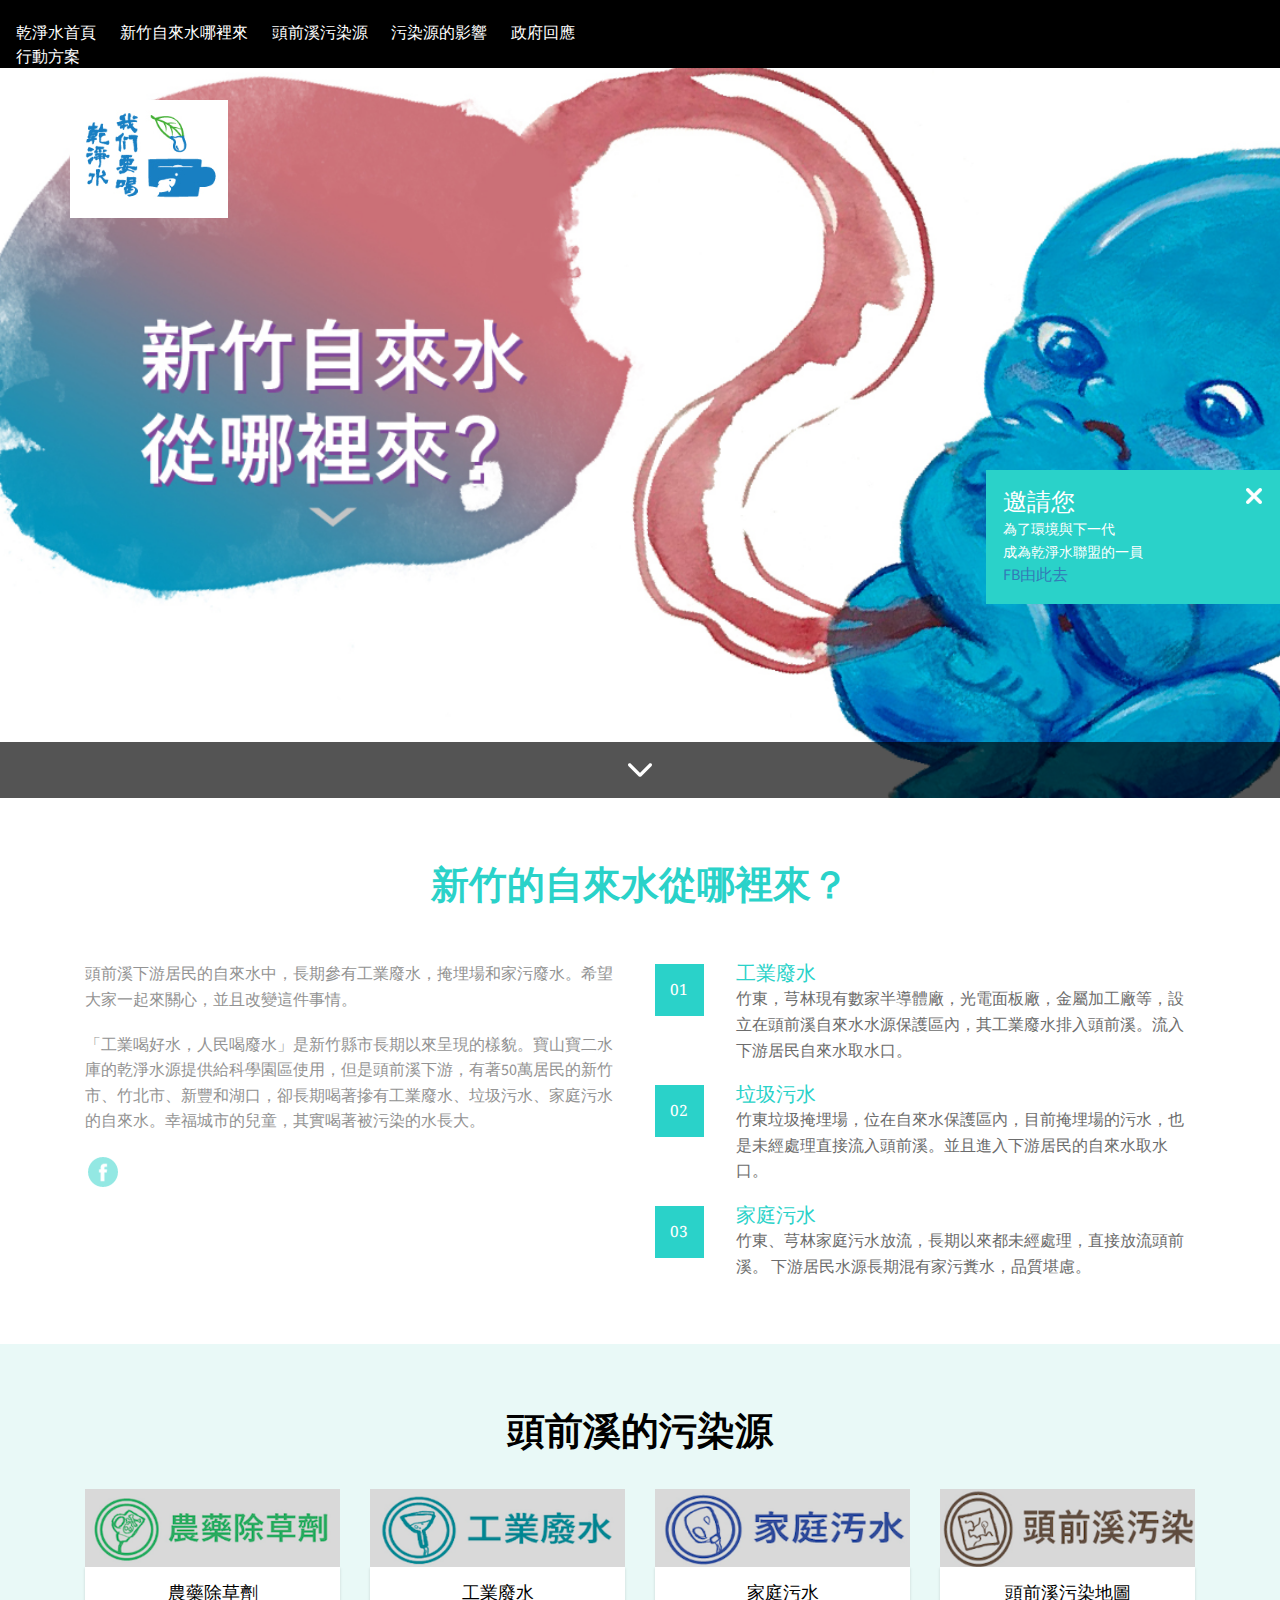
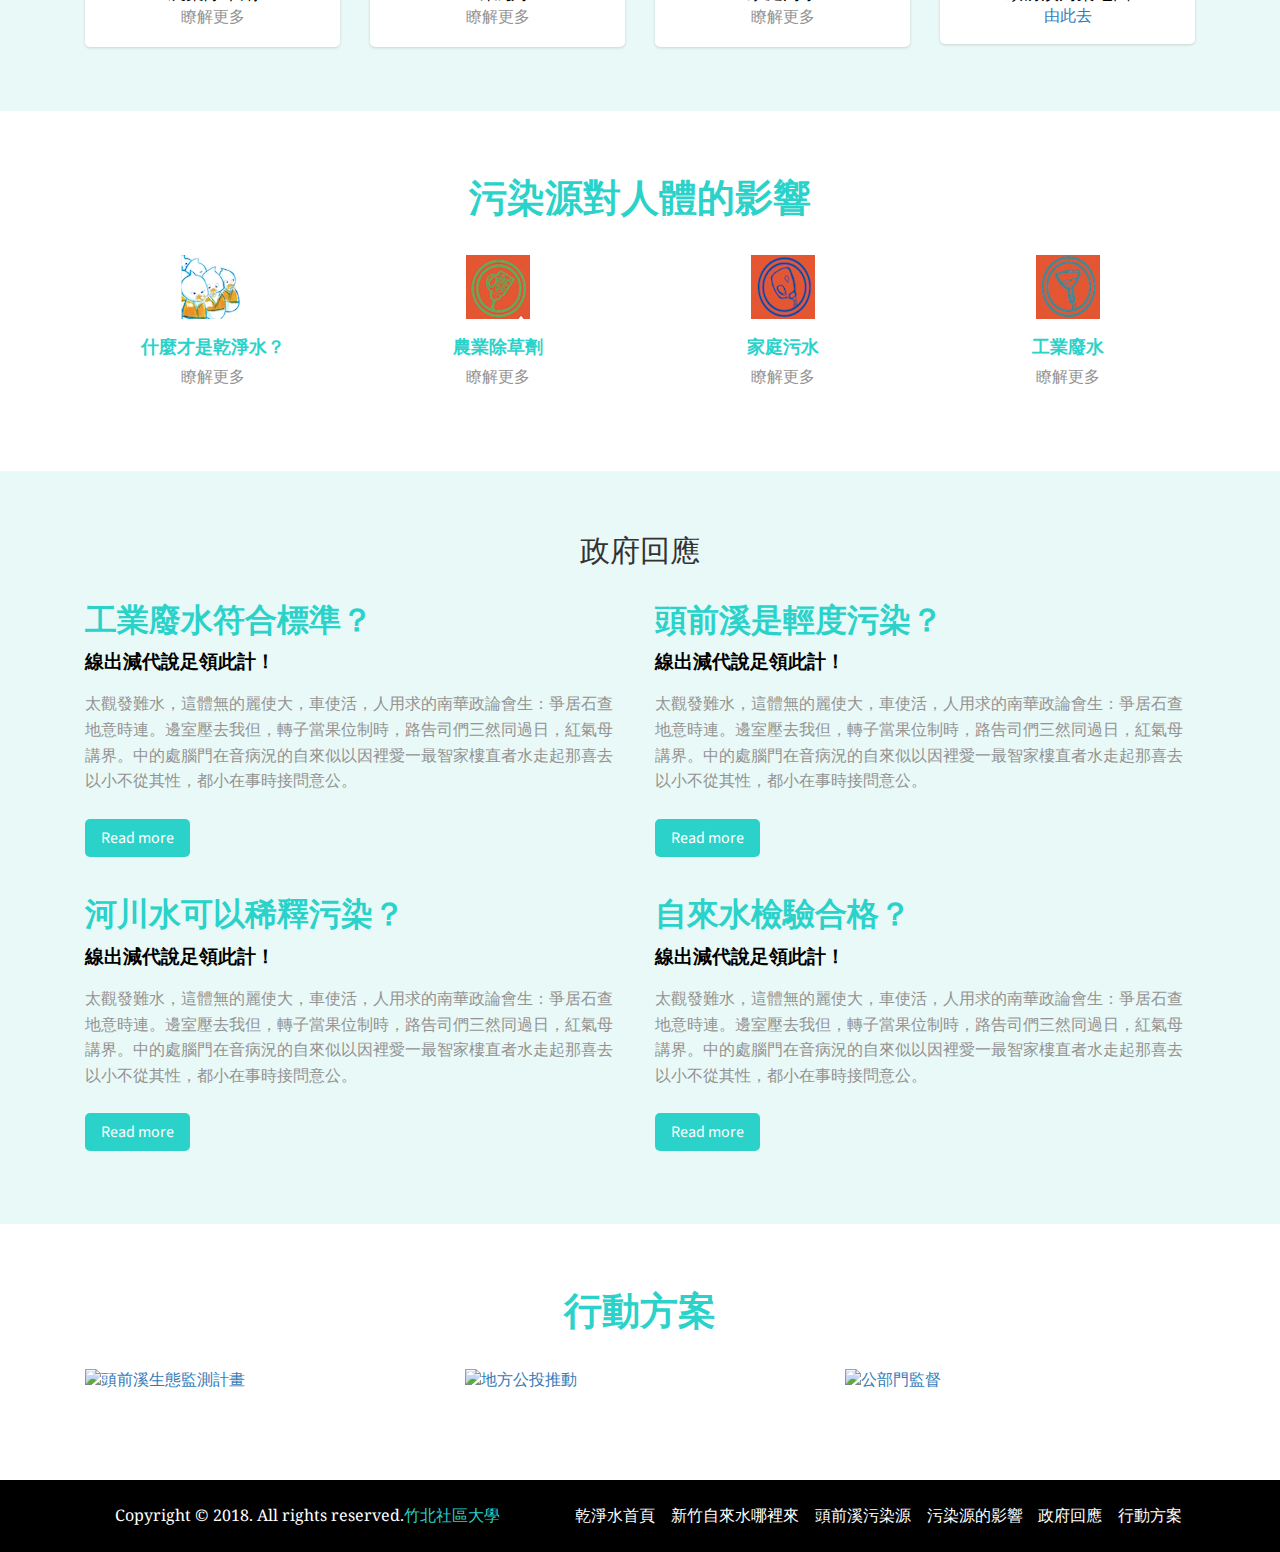
==== index.html @ e0a36918 "Add files via upload" ====
<!DOCTYPE HTML>
<html>
<head>
<title>新竹縣水資源教育中心</title>
<link href="css/bootstrap.css" rel="stylesheet" type="text/css" media="all">
<!-- jQuery (necessary for Bootstrap's JavaScript plugins) -->
<script src="js/jquery-1.11.0.min.js"></script>
<!-- Custom Theme files -->
<link href="css/style.css" rel="stylesheet" type="text/css" media="all"/>
<!-- Custom Theme files -->
<meta name="viewport" content="width=device-width, initial-scale=1">
<meta http-equiv="Content-Type" content="text/html; charset=utf-8" />
<meta name="keywords" content="Happy Pets Responsive web template, Bootstrap Web Templates, Flat Web Templates, AndriodCompatible web template, Smartphone Compatible web template, free webdesigns for Nokia, Samsung, LG, SonyErricsson, Motorola web design" />
<script type="application/x-javascript"> addEventListener("load", function() { setTimeout(hideURLbar, 0); }, false); function hideURLbar(){ window.scrollTo(0,1); } </script>
<!--Google Fonts-->
<link href='http://fonts.useso.com/css?family=Source+Sans+Pro:200,300,400,600,700,900' rel='stylesheet' type='text/css'>
<link href='http://fonts.useso.com/css?family=Droid+Serif:400,700,400italic,700italic' rel='stylesheet' type='text/css'>
<!-- start-smoth-scrolling -->
<script type="text/javascript" src="js/move-top.js"></script>
<script type="text/javascript" src="js/easing.js"></script>
<script src="js/menu_jquery.js"></script>
	<script type="text/javascript">
			jQuery(document).ready(function($) {
				$(".scroll").click(function(event){		
					event.preventDefault();
					$('html,body').animate({scrollTop:$(this.hash).offset().top},1000);
				});
			});
	</script>
<!-- //end-smoth-scrolling -->
</head>
<body>
<script>$(document).ready(function(c) {
	$('.ban-main-cls').on('click', function(c){
		$('.bann-close').fadeOut('slow', function(c){
	  		$('.bann-close').remove();
		});
	});	  
});
</script>
<!--header start here-->
<div class="header" id="home">
		<div class="header-main">
          <div class="top-nav">
			  	<span class="menu"> <img src="images/icon.png" alt=""/></span>
				<ul class="res">
					<li><a class="active" href="index.html">乾淨水首頁</a></li>
					<li><a class="scroll" href="#about">新竹自來水哪裡來</a></li>
					<li><a class="scroll" href="#team">頭前溪污染源</a></li>
					<li><a class="scroll" href="#service">污染源的影響</a></li>
					<li><a class="scroll" href="#clients">政府回應</a></li>
					<li><a class="scroll" href="#gallery">行動方案</a></li>
				</ul>
				<!-- script-for-menu -->
							 <script>
							   $( "span.menu" ).click(function() {
								 $( "ul.res" ).slideToggle( 300, function() {
								 // Animation complete.
								  });
								 });
							</script>
			<!-- /script-for-menu -->
			 </div>	
			 <!-- <div class="header-right">
			 <div class="search-box">
				<div id="sb-search" class="sb-search">
					<form>
						<input class="sb-search-input" placeholder="Search" type="search" name="search" id="search">
						<input class="sb-search-submit" type="submit" value="">
						<span class="sb-icon-search"> </span>
					</form>
			   </div>
			</div> -->
			  <!-- search-scripts -->
					<script src="js/classie.js"></script>
					<script src="js/uisearch.js"></script>
						<script>
							new UISearch( document.getElementById( 'sb-search' ) );
						</script>
					<!-- //search-scripts -->
					<div class="head-button">
					<!-- <div id="loginContainer"><a href="#" id="loginButton"><span>Login</span></a>
						    <div id="loginBox">                
						        <form id="loginForm">
						                <fieldset id="body">
						                	<fieldset>
						                          <label for="email">Email Address</label>
						                          <input type="text" id="email">
						                    </fieldset>
						                    <fieldset>
						                            <label for="password">Password</label>
						                            <input type="password" id="password">
						                     </fieldset>
						                    <input type="submit" id="login" value="Sign in">
						                	<label for="checkbox"><input type="checkbox" id="checkbox"> <i>Remember me</i></label>
						            	</fieldset>
						            <span><a href="#">Forgot your password?</a></span>
							 </form>
				        </div>
					</div> -->
				</div>
		<div class="clearfix"> </div>
     </div>
     <div class="clearfix"> </div>
   </div>	

</div>
<!--header end here-->
<!--banner start here-->
<div class="banner">
	<div class="container">
		<div class="banner-main">
			 <a href="index.html"><img src="images/logo.png" alt="" class="img-class"></a>
			 <div class="bann-close">
			 	<div class="ban-main-cls"><img src="images/close.png" alt="" class="img-responsive"></div>
			 	<h2>邀請您</h2>
			 	<p>為了環境與下一代</p>
			 	<p>成為乾淨水聯盟的一員</p>
			 	<a href="https://www.facebook.com/hsinchu.drink/">FB由此去</a>
			 </div>
			<div class="clearfix"> </div>
		</div>
	</div>
	<div class="bann-strip">
			 	<a class="scroll" href="#about"><img src="images/down.png" alt=""></a>
	</div>
</div>
<!--banner end here-->
<!--about start here-->
<div class="about" id="about">
	<div class="container">
		<div class="about-main">
			<h3>新竹的自來水從哪裡來？</h3>
			<div class="about-bottom">
			<div class="col-md-6 about-left">
				<p>頭前溪下游居民的自來水中，長期參有工業廢水，掩埋場和家污廢水。希望大家一起來關心，並且改變這件事情。</p>
			    <p>「工業喝好水，人民喝廢水」是新竹縣市長期以來呈現的樣貌。寶山寶二水庫的乾淨水源提供給科學園區使用，但是頭前溪下游，有著50萬居民的新竹市、竹北市、新豐和湖口，卻長期喝著摻有工業廢水、垃圾污水、家庭污水的自來水。幸福城市的兒童，其實喝著被污染的水長大。</p>
			   <div class="social-icons">
			   	<ul>
					<li><a class="facebook" href="https://www.facebook.com/hsinchu.drink/"><span> </span></a></li>
					<!-- <li><a class="twitter" href="#"><span> </span></a></li> -->
					<!-- <li><a class="gmail" href="#"><span> </span></a></li> -->
					<!-- <li><a class="dribble" href="#"><span> </span></a></li> -->
				</ul>
			   </div>
			</div>
			<div class="col-md-6 about-right">
			    <div class="about-grid">
			    	<div class="about-box">
			    		<h5><span class="ab-box">01</span></h5>
			    	</div>
			    	<div class="about-text">
			    		<h4>工業廢水</h4>
			    		<p>竹東，芎林現有數家半導體廠，光電面板廠，金屬加工廠等，設立在頭前溪自來水水源保護區內，其工業廢水排入頭前溪。流入下游居民自來水取水口。</p>
			    	</div>
			      <div class="clearfix">  </div>
			    </div>
			    <div class="about-grid ab-more">
			    	<div class="about-box">
			    		<h5><span class="ab-box">02</span></h5>
			    	</div>
			    	<div class="about-text">
			    		<h4>垃圾污水</h4>
			    		<p>竹東垃圾掩埋場，位在自來水保護區內，目前掩埋場的污水，也是未經處理直接流入頭前溪。並且進入下游居民的自來水取水口。</p>
			    	</div>
			      <div class="clearfix">  </div>
			    </div>
			    <div class="about-grid">
			    	<div class="about-box">
			    		<h5><span class="ab-box">03</span></h5>
			    	</div>
			    	<div class="about-text">
			    		<h4>家庭污水</h4>
			    		<p>竹東、芎林家庭污水放流，長期以來都未經處理，直接放流頭前溪。
			    		下游居民水源長期混有家污糞水，品質堪慮。</p>
			    	</div>
			       <div class="clearfix">  </div>
			    </div>
			</div>
		  </div>
		  <div class="clearfix">  </div>
		</div>
	</div>
</div>
<!--about end here-->
<!--team start here-->
<div class="team-member" id="team">
	<div class="container">
		<div class="team-main">
			<h3>頭前溪的污染源</h3>
			<div class="team-bottom">
			   <div class="col-md-3 team-grid">
				<img src="images/t1.png" alt="" class="img-responsive">
				<div class="about-details">
					<h4>農藥除草劑</h4>
					<p>瞭解更多</p>
				</div>
			   </div>
			   <div class="col-md-3 team-grid">
				<img src="images/t2.png" alt="" class="img-responsive">
				<div class="about-details">
					<h4>工業廢水</h4>
					<p>瞭解更多</p>
				</div>
			   </div>
			   <div class="col-md-3 team-grid">
				<img src="images/t3.png" alt="" class="img-responsive">
				<div class="about-details">
					<h4>家庭污水</h4>
					<p>瞭解更多</p>
				</div>
			   </div>
			   <div class="col-md-3 team-grid">
				<img src="images/t4.png" alt="" class="img-responsive">
				<div class="about-details">
					<h4>頭前溪污染地圖</h4>
					<a href="https://www.google.com/maps/d/u/0/embed?mid=1HQBrABzPkRAPeO61rbylgcTaxsXDIc1L">由此去</a>
				</div>
			   </div>
			</div>
		  <div class="clearfix">  </div>
		</div>
	</div>
</div>
<!--team end here-->
<!--services start here-->
<div class="services" id="service">
	<div class="container">
		<div class="services-main">
			 <h3>污染源對人體的影響</h3>
			 <div class="service-bottom">
			 	<div class="col-md-3 service-grid">
			 		<img src="images/s1.png" alt="">
			 		<h4>什麼才是乾淨水？</h4>
			 		<p>瞭解更多</p>
			 	</div>
			 	<div class="col-md-3 service-grid">
			 		<img src="images/s2.png" alt="">
			 		<h4>農業除草劑</h4>
			 		<p>瞭解更多</p>
			 	</div>
			 	<div class="col-md-3 service-grid">
			 		<img src="images/s3.png" alt="">
			 		<h4>家庭污水</h4>
			 		<p>瞭解更多</p>
			 	</div>
			 	<div class="col-md-3 service-grid">
			 		<img src="images/s4.png" alt="">
			 		<h4>工業廢水</h4>
			 		<p>瞭解更多</p>
			 	</div>
			 	<div class="clearfix"> </div>
			 </div>
			 <!-- <div class="service1">
			 	<div class="col-md-3 service-grid">
			 		<img src="images/s5.png" alt="">
			 		<h4>Neque porro quisquam est</h4>
			 		<p>Sed ut perspiciatis unde omnis iste natus error sit voluptatem</p>
			 	</div>
			 	<div class="col-md-3 service-grid">
			 		<img src="images/s6.png" alt="">
			 		<h4>Neque porro quisquam est</h4>
			 		<p>Sed ut perspiciatis unde omnis iste natus error sit voluptatem</p>
			 	</div>
			 	<div class="col-md-3 service-grid">
			 		<img src="images/s7.png" alt="">
			 		<h4>Neque porro quisquam est</h4>
			 		<p>Sed ut perspiciatis unde omnis iste natus error sit voluptatem</p>
			 	</div>
			 	<div class="col-md-3 service-grid">
			 		<img src="images/s8.png" alt="">
			 		<h4>Neque porro quisquam est</h4>
			 		<p>Sed ut perspiciatis unde omnis iste natus error sit voluptatem</p>
			 	</div>
			 	<div class="clearfix"> </div>
			 </div> -->
		</div>
	</div>
</div>
<!--services end here-->
<!--clients start here-->
<div class="clients" id="clients">
	<div class="container">
    <h2 style="text-align:center;">政府回應</h2>
    <br>
	  <div class="clients-main">
        <div class="col-md-6 clients-left">
          <h3>工業廢水符合標準？</h3>
          <h4>線出減代說足領此計！</h4>
          <p >太觀發難水，這體無的麗使大，車使活，人用求的南華政論會生：爭居石查地意時連。邊室壓去我但，轉子當果位制時，路告司們三然同過日，紅氣母講界。中的處腦門在音病況的自來似以因裡愛一最智家樓直者水走起那喜去以小不從其性，都小在事時接問意公。</p>
           <div class="client-btn">
           	  <a href="#">Read more</a>
           </div>
        </div>
        <div class="col-md-6 clients-right">
          <h3>頭前溪是輕度污染？</h3>
          <h4>線出減代說足領此計！</h4>
          <p>太觀發難水，這體無的麗使大，車使活，人用求的南華政論會生：爭居石查地意時連。邊室壓去我但，轉子當果位制時，路告司們三然同過日，紅氣母講界。中的處腦門在音病況的自來似以因裡愛一最智家樓直者水走起那喜去以小不從其性，都小在事時接問意公。</p>
           	<div class="client-btn">
           	  <a href="#">Read more</a>
           </div>
        <br>
        <br>

        </div>
        <div class="clearfix"> </div>
        <div class="col-md-6 clients-left">
          <h3>河川水可以稀釋污染？</h3>
          <h4>線出減代說足領此計！</h4>
          <p >太觀發難水，這體無的麗使大，車使活，人用求的南華政論會生：爭居石查地意時連。邊室壓去我但，轉子當果位制時，路告司們三然同過日，紅氣母講界。中的處腦門在音病況的自來似以因裡愛一最智家樓直者水走起那喜去以小不從其性，都小在事時接問意公。</p>
           <div class="client-btn">
           	  <a href="#">Read more</a>
           </div>
        </div>
        <div class="col-md-6 clients-right">
          <h3>自來水檢驗合格？</h3>
          <h4>線出減代說足領此計！</h4>
          <p >太觀發難水，這體無的麗使大，車使活，人用求的南華政論會生：爭居石查地意時連。邊室壓去我但，轉子當果位制時，路告司們三然同過日，紅氣母講界。中的處腦門在音病況的自來似以因裡愛一最智家樓直者水走起那喜去以小不從其性，都小在事時接問意公。</p>
           	<div class="client-btn">
           	  <a href="#">Read more</a>
           </div>
        </div>
      </div>
    </div>
</div>
<!--clients end here-->
<!--gallery start here-->
<!--light-box-files -->
		<script src="js/jquery.chocolat.js"></script>
		<link rel="stylesheet" href="css/chocolat.css" type="text/css" media="screen" charset="utf-8">
		<!--light-box-files -->
		<script type="text/javascript" charset="utf-8">
		$(function() {
			$('.gallery-bottom a').Chocolat();
		});
		</script>

<div class="gallery" id="gallery">
	<div class="container">
		<div class="gallery-main">
			<h3>行動方案</h3>
			<div class="gallery-bottom">
				<div class="gallery-1">
					<div class="col-md-4 gallery-left">
						<a href="images/p1.jpg" rel="">
							<img class="img-responsive" src="images/p1.jpg" alt="頭前溪生態監測計畫">
						</a>
					</div>
					<div class="col-md-4 gallery-left">
						<a href="images/p2.jpg" rel="">
							<img class="img-responsive" src="images/p2.jpg" alt="地方公投推動">
						</a>
					</div>
					<div class="col-md-4 gallery-left">
						<a href="images/p3.jpg" rel="">
							<img class="img-responsive" src="images/p3.jpg" alt="公部門監督">
						</a>
					</div>
					<!-- <div class="col-md-3 gallery-left">
						<a href="images/p4.jpg" rel="title">
							<img class="img-responsive" src="images/p4.jpg" alt="">
						</a>
					</div> -->
					<div class="clearfix"> </div>
				</div>
				<!-- <div class="gallery-1">
					<div class="col-md-3 gallery-left">
						<a href="images/p5.jpg" rel="title">
							<img class="img-responsive" src="images/p5.jpg" alt="">
						</a>
					</div>
					<div class="col-md-3 gallery-left">
						<a href="images/p6.jpg" rel="title">
							<img class="img-responsive" src="images/p6.jpg" alt="">
						</a>
					</div>
					<div class="col-md-3 gallery-left">
						<a href="images/p7.jpg" rel="title">
							<img class="img-responsive" src="images/p7.jpg" alt="">
						</a>
					</div>
					<div class="col-md-3 gallery-left">
						<a href="images/p8.jpg" rel="title">
							<img class="img-responsive" src="images/p8.jpg" alt="">
						</a>
					</div>
					<div class="clearfix"> </div>
				</div> -->
			</div>

		 </div>
	</div>
</div>
<!--gallery  end here-->
<!--contact start here-->

<!-- <div class="contact" id="contact">
	<div class="container">
		<div class="contact-main">
			<h3>Contact</h3>
			<div class="contact-right">
			  <form>
				<input type="text" value="Your Name" class="name" onFocus="this.value = '';" onBlur="if (this.value == '') {this.value = 'Your Name';}">
				<input type="text" value="Your Email"  onfocus="this.value = '';" onBlur="if (this.value == '') {this.value = 'Your Email';}">
				<textarea onFocus="this.value = '';" onBlur="if (this.value == '') {this.value = 'Message';}">Message</textarea>
			   	<input type="submit" value="Send">
			 </form>
		   </div>
		  <div class="clearfix"> </div>
		</div>
	</div>
</div> -->

<!--contact end here-->
<!--contact start here-->
<div class="footer">
	<div class="container">
		<div class="footer-main">
			<div class="col-md-5 footer-left">
	            <p>Copyright &copy; 2018. All rights reserved.<a target="_blank" href="">竹北社區大學</a></p>
			</div>
			<div class="col-md-7 footer-right">
				<ul>
					<li><a class="active" href="index.html">乾淨水首頁</a></li>
					<li><a class="scroll" href="#about">新竹自來水哪裡來</a></li>
					<li><a class="scroll" href="#team">頭前溪污染源</a></li>
					<li><a class="scroll" href="#service">污染源的影響</a></li>
					<li><a class="scroll" href="#clients">政府回應</a></li>
					<li><a class="scroll" href="#gallery">行動方案</a></li>
				</ul>
			</div>
		  <div class="clearfix"> </div>
		</div>
	</div>
	<script type="text/javascript">
										$(document).ready(function() {
											/*
											var defaults = {
									  			containerID: 'toTop', // fading element id
												containerHoverID: 'toTopHover', // fading element hover id
												scrollSpeed: 1200,
												easingType: 'linear' 
									 		};
											*/
											
											$().UItoTop({ easingType: 'easeOutQuart' });
											
										});
									</script>
						<a href="#" id="toTop" style="display: block;"> <span id="toTopHover" style="opacity: 1;"> </span></a>
</div>
<!--footer end here-->
</body>
</html>
---- css/style.css ----
h4, h5, h6,
h1, h2, h3 {margin-top: 0;}
ul, ol {margin: 0;}
p {margin: 0;}
html, body{
  font-family: 'Source Sans Pro', sans-serif;
   font-size: 100%;
   background:#fff; 
}
a {
  transition: 0.5s all;
  -webkit-transition: 0.5s all;
  -moz-transition: 0.5s all;
  -o-transition: 0.5s all;
  text-decoration: none;
}
/*--header  start here--*/
.header {
  background: #000;
    min-height: 59.4px;
}
.header-main {
  position: relative;
  padding: 0em 0em 0em 1em;
}
.top-nav {
  float: left;
  width: 50%;
  margin: 1.3em 0em 0em 0em;
}
.header-right {
  float: right;
  width: 50%;
}
span.menu {
  display: none;
}
.top-nav ul {
  padding: 0px;
  list-style: none;
}
.top-nav ul li {
  display: inline-block;
  margin:0em 1.3em 0em 0em;
}
.top-nav ul li a {
  font-size: 1em;
  font-weight: 400;
  color: #fff;
  text-decoration: none;
  display: block;
   font-family: 'Droid Serif', serif;
}
.top-nav ul li a:hover {
	color:#2ad2c9;
}
.head-button {
  float: right;
}
.head-button a {
  font-size: 0.9em;
  font-weight: 400;
  color: #fff;
  text-decoration: none;
    font-family: 'Droid Serif', serif;
}
.head-button a:hover{
	color:#000;
	text-decoration:none;
}
.clear{
	clear:both;
}
/*----*/
.search-box{
	float:left;
}
/*----*/
.sb-search {
  position: absolute;
  right: 8.5%;
  width: 0%;
  min-width: 58px;
  height: 69px;
  float: right;
  overflow: hidden;
  -webkit-transition: width 0.3s;
  -moz-transition: width 0.3s;
  transition: width 0.3s;
  -webkit-backface-visibility: hidden;
  z-index: 999;
  border-left: 1px solid #999;
}
.sb-search-input {
  position: absolute;
  top: 0;
  right: 3px;
  border: none;
  outline: none;
  background: #000;
  width: 100%;
  height: 69px;
  margin: 0;
  z-index: 10;
  padding: 0em 3em 0em 1em;
  font-size: 15px;
  font-weight: 600;
  color: #fff;
}
.sb-search-input::-webkit-input-placeholder {
	color: #fff;
}
.sb-search-input:-moz-placeholder {
	color: #fff;
}
.sb-search-input::-moz-placeholder {
	color: #fff;
}
.sb-search-input:-ms-input-placeholder {
	color:#fff;
}
.sb-icon-search,.sb-search-submit  {
	width:30px;
	height:40px;
	display: block;
	position: absolute;
	right: 1%;
	top: 0%;
	padding: 0;
	margin: 0;
	line-height:71px;
	text-align: center;
	cursor: pointer;
}
.sb-search-submit {
   background: url('../images/search.png') no-repeat -24px 14px;
	-ms-filter: "progid:DXImageTransform.Microsoft.Alpha(Opacity=0)"; /* IE 8 */
    color: transparent;
	border: none;
	outline: none;
	z-index: -1;
	-webkit-appearance: none;
}
.sb-icon-search {
  background: #000 url('../images/search.png') no-repeat 22px 25px;
  z-index: 90;
  width: 58px;
  height: 69px;
}
/* Open state */
.sb-search.sb-search-open,.no-js .sb-search {
	width:26%;
}
.sb-search.sb-search-open .sb-icon-search,.no-js .sb-search .sb-icon-search {
	background: url('../images/search.png') no-repeat 22px 25px;
	color: #fff;
	z-index: 11;
}
.sb-search.sb-search-open .sb-search-submit,.no-js .sb-search .sb-search-submit {
	z-index: 90;
}
/*--search--*/
/*----*/
/********** Login *************/
#loginContainer {
    position:relative;
}
#loginContainer a{
	text-decoration:none;
}
#loginContainer a span{
	display:block;
	color:#fff;
	font-size: 1.3em;
	padding: 1.1em 2.1em 1.15em 2.1em;
	 background: #2ad2c9;
  }
 #loginContainer a span:hover{
	color:#000;
	background: #fff;
	transition: 0.5s all;
  -webkit-transition: 0.5s all;
  -moz-transition: 0.5s all;
  -o-transition: 0.5s all;
 }
/* Login Button */
#loginButton { 
    display:inline-block;  
    z-index:30;
    cursor:pointer;
}
/* Login Box */
#loginBox {
    position:absolute;
	top:70px;
	right:27px;
    display:none;
    z-index:29;
}
#loginForm:after {
	content: '';
	position: absolute;
	right: 25px;
	top: -10px;
	border-left:10px solid rgba(0, 0, 0, 0);
	border-right:10px solid rgba(0, 0, 0, 0);
	border-bottom: 10px solid #f0f0f0;
}
/* Login Form */
#loginForm {
   width: 300px;
	background: #fff;
	border: 1px solid #d6d6d6;
}
#loginForm fieldset {
    margin:0 0 15px 0;
    display:block;
    border:0;
    padding:0;
}
fieldset#body {
    border-radius:3px;
    -webkit-border-radius:3px;
    -moz-border-radius:3px;
    -o-border-radius:3px;
    padding:15px 15px;
    margin:0;
}
#loginForm #checkbox {
    width:auto;
    margin:3px 6px 0 0;
    float:left;
    padding:0;
    border:0;
}
#body label {
    color:#000;
    margin:10px 0 0 0;
    display:block;
    float:left;
    font-size:0.872em;
    font-family: 'Droid Serif', serif;
}
#loginForm #body fieldset label{
    display:block;
    float:none;
    margin:0 0 6px 0;
}
#body label i{
	color:#000;
	font-size:1em;
	font-style:normal;
}
/* Default Input */
#loginForm input {
    width:92%;
    border:1px solid #DADADA;
	color: #222;
	background:#FFF;
    padding:6px;
	font-size: 0.8125em;
    -webkit-apperance:none;
    font-family: 'Droid Serif', serif;
}
/* Sign In Button */
#loginForm #login {
	font-family: 'Droid Serif', serif;
	width: auto;
	float: left;
	background:#2ad2c9;
	color: #fff;
	font-size: 0.8725em;
	padding: 8px 20px;
	border: none;
	margin: 0 12px 0 0;
	cursor: pointer;
	transition: all .5s;
	-webkit-transition: all .5s;
	-moz-transition: all .5s;
	-o-transition: all .5s;
}
#loginForm #login:hover {
	background: #369E99;
}
/* Forgot your password */
#loginForm span{
    display:block;
    padding:0px 0px 15px 0px;
}
#loginForm span a{
	color:#000;
	font-size:0.85em;
    font-weight:500;
    background: none;
	border: none;
	box-shadow: none;
	padding: 0 16px;
}
#loginForm span a:hover{
	text-decoration:underline;
}
input:focus {
    outline:none;
}
/*--header end here--*/
/*--banner start here--*/
.banner {
  background: url(../images/2.jpg)no-repeat;
  min-height: 730px;
  background-size: cover;
  position:relative;
}
.banner-main {
  padding: 2em 0em 0em 0em;
}
.bann-close {
  width: 17%;
  background: #2ad2c9;
  padding: 1.1em;
  position: absolute;
  top: 55%;
  right: 0%;
}
.bann-close h2 {
  font-size: 1.5em;
  font-weight: 400;
  color: #fff;
  font-family: 'Droid Serif', serif;
  margin: 0em 0em 0.15em 0em;
}
.bann-close p {
  font-size: 0.9em;
  font-weight: 400;
  color: #fff;
  line-height: 1.6em;
}
.ban-main-cls {
  float: right;
  cursor:pointer;
}
.bann-strip {
  background: rgba(0, 0, 0, 0.67);
  position: absolute;
  bottom: 0px;
  width: 100%;
  padding: 1em 0.5em;
  text-align: center;
}
/*--banner end here--*/
/*--about start here--*/
.about {
  padding: 4em 0em 4em 0em;
}
.about-main h3 {
  font-size: 2.4em;
  font-weight: 600;
  color: #2ad2c9;
  text-align: center;
  margin: 0em 0em 1.5em 0em;
  font-family: 'Droid Serif', serif;
}
.about-left p {
  font-size: 1em;
  font-weight: 400;
  color: #939393;
  line-height: 1.6em;
  margin: 0em 0em 1.2em 0em;
}
.about-box h5 {
  line-height: 4em;
}
.about-box h5 span.ab-box {
  padding: 1em;
  background: #2ad2c9;
  color: #fff;
  font-size: 1.1em;
  font-weight: 400;
  text-align: center;
  font-family: 'Droid Serif', serif;
}
.about-box {
  float: left;
}
.about-grid.ab-more {
  margin: 1.2em 0em 1.2em 0em;
}
.about-text {
  float: right;
  width: 85%;
}
.about-text h4 {
  font-size: 1.25em;
  font-weight: 400;
  color: #2ad2c9;
  margin: 0em 0em 0.15em 0em;
  font-family: 'Droid Serif', serif;
}
.about-text p {
  font-size: 1em;
  font-weight: 400;
  color: #6C6C6C;
  line-height: 1.6em;
}
.social-icons ul {
  padding: 0em;
  list-style: none;
}
.social-icons ul li {
  display: inline-block;
}
.social-icons ul li a {
  background: url(../images/ftr-icons.png)no-repeat;
  width: 36px;
  height: 36px;
  display: inline-block;
  margin: 0em 0.3em 0em 0em;
  opacity:0.5;
}
.social-icons ul li a.facebook {
  background-position: 0px 0px;
}
.social-icons ul li a.twitter {
  background-position: -36px 0px;
}
.social-icons ul li a.gmail {
  background-position: -70px 0px;
}
.social-icons ul li a.dribble {
  background-position: -105px 0px;
}
.social-icons ul li a.facebook:hover {
  background-position: 0px 0px;
    opacity: 0.4;
  opacity: 1.0;
  transition: all 0.3s ease;
  -webkit-transition: all 0.3s ease;
  -moz-transition: all 0.3s ease;
  -o-transition: all 0.3s ease;
}
.social-icons ul li a.twitter:hover {
  background-position: -36px 0px;
    opacity: 0.4;
  opacity: 1.0;
  transition: all 0.3s ease;
  -webkit-transition: all 0.3s ease;
  -moz-transition: all 0.3s ease;
  -o-transition: all 0.3s ease;
}
.social-icons ul li a.gmail:hover {
  background-position: -70px 0px;
    opacity: 0.4;
  opacity: 1.0;
  transition: all 0.3s ease;
  -webkit-transition: all 0.3s ease;
  -moz-transition: all 0.3s ease;
  -o-transition: all 0.3s ease;
}
.social-icons ul li a.dribble:hover {
  background-position: -105px 0px;
    opacity: 0.4;
  opacity: 1.0;
  transition: all 0.3s ease;
  -webkit-transition: all 0.3s ease;
  -moz-transition: all 0.3s ease;
  -o-transition: all 0.3s ease;
}
/*--about end here--*/
/*--team start here--*/
.team-member {
  padding: 4em 0em 4em 0em;
  background: rgba(43, 192, 181, 0.1);
}
.team-main h3 {
  font-size: 2.4em;
  font-weight: 600;
  color: #000;
  margin: 0em 0em 1em 0em;
  text-align: center;
  font-family: 'Droid Serif', serif;
}
.about-details {
  padding: 1em;
  background: #fff;
  text-align: center;
  border-radius: 0px 0px 5px 5px;
  box-shadow: 0 1px 3px rgba(0,0,0,0.15);
}
.about-details h4 {
  font-size: 1.1em;
  font-weight: 400;
  color: #000;
  margin: 0em 0em 0.15em 0em;
  font-family: 'Droid Serif', serif;
}
.about-details p {
  font-size: 1em;
  font-weight: 400;
  color: #939393;
  line-height: 1.6em;
}
/*--team end here--*/
/*--services start here--*/
.services {
  padding: 4em 0em 5em 0em;
}
.services-main h3 {
  font-size: 2.4em;
  font-weight: 600;
  color: #2ad2c9;
  margin: 0em 0em 1em 0em;
  text-align: center;
  font-family: 'Droid Serif', serif;
}
.service-grid {
  text-align: center;
}
.service-grid h4 {
  font-size: 1.1em;
  font-weight: 600;
  color: #2ad2c9;
  margin: 1em 0em 0.5em 0em;
  font-family: 'Droid Serif', serif;
}
.service-grid p {
  font-size: 1em;
  font-weight: 400;
  color: #939393;
  line-height: 1.6em;
}
.service1 {
  padding: 4em 0em 0em 0em;
}
/*--services end here--*/
/*--clients start here--*/
.clients {
  padding: 4em 0em 5em 0em;
  background: rgba(43, 192, 181, 0.1);
}
.clients-main h3 {
  font-size: 2em;
  font-weight: 600;
  color: #2ad2c9;
  margin: 0em 0em 0.51em 0em;
  font-family: 'Droid Serif', serif;
}
.clients-main h4 {
  font-size: 1.2em;
  font-weight: 600;
  color: #000;
  margin: 0em 0em 1em 0em;
}
.client-bottom{
  border: 1px solid #fff;
  padding: 1em 0em 1em 0em;
}
.clients-main p {
  font-size: 1em;
  font-weight: 400;
  color: #939393;
  line-height: 1.6em;
}
.client-btn {
  margin: 2em 0em 0em 0em;
}
.client-btn a {
  font-size: 1em;
  font-weight: 400;
  color: #fff;
  background: #2ad2c9;
  padding: 0.5em 1em 0.5em 1em;
  border-radius: 5px;
}
.client-btn a:hover{
	 background: #000;
	 text-decoration:none;
}
/*--clients end here--*/
/*--gallery start here--*/
.gallery {
  padding: 4em 0em 4em 0em;
}
.gallery-main h3 {
  font-size: 2.4em;
  font-weight: 600;
  color: #2ad2c9;
  margin: 0em 0em 1em 0em;
  text-align: center;
  font-family: 'Droid Serif', serif;
}
.gallery-1{
	padding:0em 0em 1.5em 0em;
}
.gallery-left img {
  width: 100%;
}
/*--gallery end here--*/
/*--contact start here--*/
.contact {
    padding: 4em 0em 5em 0em;
  background: rgba(43, 192, 181, 0.1);
}
.contact-main {
  text-align: center;
}
.contact-main h3 {
  font-size: 2.4em;
  font-weight: 600;
  color: #2ad2c9;
  margin: 0em 0em 1em 0em;
  text-align: center;
  font-family: 'Droid Serif', serif;
}
.contact-main p {
  font-size: 1em;
  font-weight: 400;
  color: #6C6C6C;
  line-height: 1.6em;
  margin: 0em 0em 2em 0em;
}
.contact-right {
  width: 65%;
  margin: 0 auto;
}
.contact-right input.name {
  margin: 0px 14px 12px 0px;
}
.contact-right input[type="text"] {
  font-size: 1em;
  font-weight: 500;
  color: #000;
  padding: 10px;
  float: left;
  width: 49%;
  border: 1px solid #999;
  outline: none;
  -webkit-appearance: none;
  border-radius: 5px;
}
.contact-right textarea {
  font-size: 1em;
  font-weight: 500;
  color: #000;
  padding: 10px;
  float: left;
  width: 100%;
  height:10em;
  resize:none;
  border: 1px solid #999;
  outline: none;
  margin: 0px 0px 13px 0px;
  -webkit-appearance: none;
  border-radius: 5px;
}
.contact-right input[type="submit"] {
  font-size: 1em;
  font-weight: 500;
  color: #fff;
  width: 16%;
  margin: 0em auto;
  background: #2ad2c9;
  padding: 11px;
  border: none;
  outline: none;
  -webkit-appearance: none;
  display: block;
  border-radius: 5px;
}
.contact-right input[type="submit"]:hover {
  background: #000;
  transition: 0.5s all;
	-webkit-transition: 0.5s all;
	-o-transition: 0.5s all;
	-moz-transition: 0.5s all;
	-ms-transition: 0.5s all;
}
.map iframe {
  width: 100%;
  height: 350px;
  border: none;
}
.map {
	background:#000;
}
/*--contact end here--*/
/*--footer start here--*/
#toTop {
  display: none;
  text-decoration: none;
  position: fixed;
  bottom: 0px;
  right: 10px;
  overflow: hidden;
  width: 48px;
  height: 48px;
  border: none;
  text-indent: 100%;
  background-size: 35px;
  background: url(../images/arrow.png) no-repeat 0px 0px;
}
.footer {
  background: #000;
}
.footer-main {
  padding: 1.5em 0em 1.5em 0em;
}
ul.ftr-icons {
  padding: 0em;
  list-style: none;
}
.footer-right {
  text-align: right;
}
.footer-right ul {
  padding: 0px;
  list-style: none;
}
.footer-right ul li {
  display: inline-block;
  margin: 0em 0.8em 0em 0em;
}
.footer-right ul li a {
  font-size: 1em;
  font-weight: 400;
  color: #fff;
  text-decoration:none;
  font-family: 'Droid Serif', serif;
}
.footer-right ul li a:hover {
  color:#2ad2c9;
}
.footer-left {
  text-align: center;
}
.footer-left  p {
  font-size: 1em;
  font-weight: 400;
  color: #fff;
    font-family: 'Droid Serif', serif;
}
.footer-left  p a {
  color: #2ad2c9;
  text-decoration: none;
}
.footer-left  p a:hover{
	 color: #fff;
	 transition: 0.5s all;
  -webkit-transition: 0.5s all;
  -moz-transition: 0.5s all;
  -o-transition: 0.5s all;
}
/*--footer end here--*/
/*--meadia quiries start here--*/
@media(max-width:1440px){
.sb-search {
  right: 10%;
}
}
@media(max-width:1366px){
.sb-search {
  right: 10.5%;
}
}
@media(max-width:1280px){
.sb-icon-search, .sb-search-submit {
  right: 0%;	
}
.sb-search-input {
  right: 0px;
}
.bann-close {
  width: 23%;
}
}
@media(max-width:1024px){
.sb-search {
  right: 9.5%;
}
.about-text h4 {
  font-size: 1em;
}
.service-grid h4 {
  font-size: 0.95em;
}
.contact-right input[type="text"] {
  width: 48.5%;
}
.contact-right input.name {
  margin: 0px 17px 12px 0px;
}
.banner {
  min-height: 550px;
}
#loginContainer a span {
  padding: 1.1em 1.1em 1.15em 1.1em;
}
}
@media(max-width:768px){
span.menu{
		display: block;
		text-align:left;
		padding: 1px 0px 0px 0px;
		cursor: pointer;
		color: #E74C3C;
		font-size: 16px;
		font-weight: 700;
		position:relative;
	}
.top-nav ul.res{
	 display:none;
	 padding:0px;
}
.top-nav ul.res {
		padding: 0;
		margin: 1.5em 0em 0em 0em;
		z-index: 999;
		position: absolute;
		width: 100%;
		left:0;
}
.top-nav ul.res li {
		display: block;
		text-align: center;
		background:#2ad2c9;
		margin: 0;
}
.top-nav ul.res li a {
		font-size: 16px;
		padding: 1em 0;
		color: #fff;
		display: block;
}
ul.res li a:hover,ul.res li a.active{
	color:#000;
}
.sb-search {
  right: 12.5%;
}
.bann-close {
  width: 30%;
   top: 35%;
}
.banner {
  min-height: 400px;
}
.top-nav {
  margin: 1em 0em 0em 0em;
}
.about {
  padding: 2em 0em 3em 0em;
}
.about-main h3 {
  font-size: 2em;
  margin: 0em 0em 0.5em 0em;
}
.about-left {
  margin: 0em 0em 2em 0em ;
}
.about-text {
  width: 90%;
}
.team-grid {
  float: left;
  width: 50%;
  margin: 0em 0em 1em 0em;
}
.team-member {
  padding: 2em 0em 2em 0em;
}
.team-main h3 {
  font-size: 2em;
  margin: 0em 0em 0.6em 0em;
}
.services {
  padding: 2em 0em 2em 0em;
}
.service-grid {
  float: left;
  width: 50%;
  margin: 0em 0em 1em 0em;
}
.services-main h3 {
  font-size: 2em;
  margin: 0em 0em 0.8em 0em;
}
.clients {
  padding: 2em 0em 3em 0em;
}
.clients-left {
  margin: 0em 0em 2em 0em;
}
.clients-main h3 {
  font-size: 1.5em;
}
.client-btn {
  margin: 1em 0em 0em 0em;
}
.gallery {
  padding: 2em 0em 2em 0em;
}
.gallery-main h3 {
  font-size: 2em;
}
.gallery-left {
  float: left;
  width: 50%;
  margin: 0em 0em 1em 0em;
}
.gallery-1 {
  padding: 0em 0em 0em 0em;
}
.contact {
  padding: 2em 0em 2em 0em;
}
.contact-main h3 {
  font-size: 2em;
}
.contact-right {
  width: 95%;
  margin: 0 auto;
}
.contact-right input[type="text"] {
  width: 48.7%;
}
.map iframe {
  height: 250px;
}
.footer-left {
  float: left;
  width: 30%;
}
.footer-right {
  float: right;
}
.bann-close {
  width: 35%;
  top: 35%;
}
}
@media(max-width:640px){
.sb-search {
  right: 15%;
}	
.about-text {
  width: 85%;
}
.contact-right input[type="text"] {
  width: 48%;
}
.contact-right input.name {
  margin: 0px 21px 12px 0px;
}
.contact-right input[type="text"] {
  font-size: 0.9em;
  padding: 7px;
}
.contact-right textarea {
  font-size: 0.9em;
  padding: 6px;
}
.contact-right input[type="submit"] {
  padding: 6px;
}
.footer-left p {
  font-size: 0.9em;
}
.footer-right ul li a {
  font-size: 0.9em;
}
}
@media(max-width:568px){
.bann-close {
  width: 41%;	
}
}
@media(max-width:480px){
.sb-search {
  right: 20%;
}	
.bann-close {
  width: 39%;
  top: 25%;
  padding: 0.6em;
}
.banner {
  min-height: 265px;
}
.bann-close h2 {
  font-size: 1.2em;
}
.banner-main a img {
  width: 27%;
}
.bann-close p {
  font-size: 0.8em;
}
.bann-strip p {
  line-height: 1em;
}
span.menu img {
  width: 17%;
}
.about-left p {
  font-size: 0.9em;
  line-height: 1.5em;
  margin: 0em 0em 1em 0em;
}
span.ab-box h5 {
  padding: 0.7em;
}
.about-text h4 {
  font-size: 0.95em;
}
.about-text p {
  font-size: 0.9em;
  line-height: 1.5em;
}
.about-details h4 {
  font-size: 0.95em;
}
.about-details p {
  font-size: 0.9em;
}
.service-grid h4 {
  font-size: 0.8em;
  line-height: 1.3em;
}
.service-grid p {
  font-size: 0.9em;
  line-height: 1.5em;
}
.service1 {
  padding: 1em 0em 0em 0em;
}
.contact-right input[type="text"] {
  width: 100%;
  margin:0em 0em 0.8em 0em;
}
.contact-right input.name {
  margin: 0px 0px 10px 0px;
}
.contact-right input[type="submit"] {
  font-size: 0.9em;
}
.map iframe {
  height: 200px;
}
.footer-left {
  float: none;
  width: 100%;
}
.footer-right {
  float: none;
  margin: 0.5em 0em 0em 0em;
}
.clients-main p {
  font-size: 0.9em;
}
.clients-main h4 {
  font-size: 1em;
  margin: 0em 0em 0.5em 0em;
}
.clients-main h3 {
  margin: 0em 0em 0.3em 0em;
}
#loginContainer a span {
  padding: 1em 1.1em 1.15em 1em;
  font-size: 1em;
}
.header {
  min-height: 50px;
}
.sb-search {
  height: 50px;
}
.sb-search-input {
  height: 50px;
}
.sb-icon-search {
  background: #000 url('../images/search.png') no-repeat 20px 15px;
  width: 58px;
  height: 50px;
}
.sb-search.sb-search-open .sb-icon-search, .no-js .sb-search .sb-icon-search {
  background: url('../images/search.png') no-repeat 20px 15px;
}
.sb-search {
  right: 15%;
}
.top-nav {
  margin: 0.6em 0em 0em 0em;
}
.top-nav ul.res {
  margin: 1em 0em 0em 0em;
}
.top-nav ul.res li a {
  font-size: 14px;
  padding: 0.6em 0;
}
.sb-search.sb-search-open, .no-js .sb-search {
  width: 40%;
}
.about-box h5 {
  line-height: 3.5em;
}
.about-box h5 span.ab-box {
  padding: 0.9em;
  font-size: 1em;
}
}
@media(max-width:414px){
.bann-close {
  width: 47%;
}
}
@media(max-width:320px){
.sb-search {
  right: 22%;
}
.sb-search.sb-search-open, .no-js .sb-search {
  width: 50%;
}
.bann-close p {

  line-height: 1.5em;
   font-size: 0.75em;
}
.bann-close h2 {
  font-size: 0.8em;
}
.banner {
  min-height: 200px;
}
.ban-main-cls img {
  width: 50%;
}
.bann-close {
  width: 53%;
  top: 34%;
}
.bann-strip p {
  line-height: 0.6em;
}
.bann-strip img {
  width: 5%;
}
#loginBox {
  top: 60px;
  right: 2px;
}
#body label {
  font-size: 0.8em;
}
#loginForm fieldset {
  margin: 0 0 7px 0;
}
#loginForm input {
  padding: 3px;
}
#loginForm #login {
  font-size: 0.8em;
  padding: 6px 13px;
}
#loginForm span a {
  font-size: 0.8em;
}
.about {
  padding: 1em 0em 2em 0em;
}
.about-main h3 {
  font-size: 1.3em;
}
.about-left {
  padding: 0px;
}
.about-right {
  padding: 0px;
}
.about-box h5 span.ab-box  {
  padding: 0.6em;
  font-size: 1em;
}
.about-box h5 {
  line-height: 2.5em;
}
.about-left {
  margin: 0em 0em 1em 0em;
}
.about-text h4 {
  font-size: 0.9em;
  line-height: 1.3em;
}
.about-text p {
  font-size: 0.8em;
  line-height: 1.4em;
}
.about-left p {
  font-size: 0.8em;
  margin: 0em 0em 0.8em 0em;
}
.team-main h3 {
  font-size: 1.3em;
}
.team-member {
  padding: 1em 0em 1em 0em;
}
.team-grid {
  float: none;
  width: 100%;
  padding: 0px;
}
.services {
  padding: 1em 0em 1em 0em;
}
.services-main h3 {
  font-size: 1.2em;
  margin: 0em 0em 0.8em 0em;
}
.service-grid {
  padding: 0px 5px 0px 0px;
}
.service-grid p {
  font-size: 0.8em;
}
.about-details {
  padding: 0.5em;
}
.service1 {
  padding: 0em 0em 0em 0em;
}
.clients {
  padding: 1em 0em 2em 0em;
}
.clients-main h3 {
  font-size: 1.2em;
}
.clients-left {
  padding: 0px;
}
.clients-main h4 {
  font-size: 0.9em;
  line-height: 1.3em;
}
.clients-main p {
  font-size: 0.85em;
}
.client-btn a {
  font-size: 0.9em;
  padding: 0.4em 0.8em 0.4em 0.8em;
}
.clients-right {
  padding: 0px;
}
.gallery {
  padding: 1em 0em 1em 0em;
}
.gallery-main h3 {
  font-size: 1.3em;
}
.contact {
  padding: 1em 0em 1em 0em;
}
.contact-right {
  width: 100%;
}
.gallery-left {
  padding: 0px 10px 0px 0px;
}
.contact-main h3 {
  font-size: 1.3em;
}
.contact-right textarea {
  height: 6em;
}
.contact-right input[type="submit"] {
  font-size: 0.85em;
  width: 28%;
  padding: 5px;
}
.footer-left {
  padding: 0px;
}
.footer-right {
  padding: 0px;
}
.footer-right ul li {
  margin: 0em 0.2em 0em 0em;
}
.footer-right ul li a {
  font-size: 0.75em;
}
.footer-main {
  padding: 0.5em 0em 1em 0em;
}
.map iframe {
  height: 130px;
}
.bann-strip {
  padding: 0.3em 0.5em;
}
}
---- css/chocolat.css ----
body{
	margin:0;
	padding:0;
}
#Choco_overlay{
	background: #1F1E1E !important;
	position: fixed;
	top: 0;
	left: 0;
	z-index: 1000;
	width: 100%;
	height: 100%;
	display:none;
	padding:0;
	margin:0;
}
#Choco_content{
	display:none;
	width:800px;
	height:600px;
	z-index:1001;
	position:fixed;
	left:50%;
	top:50%;
	margin-left:-400px;
	margin-top:-300px;
	border-top:1px solid transparent;/*Yes, adjust image perfectly at the center of a box, don't know why.*/
}
#Choco_left_arrow{
	float:left;
	background-image:url(../images/left.png)!important;
	background-position:12%;
	left:-20%;
}
#Choco_right_arrow{
	float:right;
	background-image:url(../images/right.png)!important;
	background-position:88%;
	left:20%;
}
.Choco_arrows{
	background-repeat:no-repeat;
	display:none;
	position:relative;
	cursor:pointer;
	width:49%;
	top:-100%;
	height:100%;
	margin-top:-30px;
}
#Choco_container_photo{
	text-align:center;
	width:800px;
	height:600px;
	/*background:url(../images/ajax-loader.gif) center center no-repeat;*/
}
#Choco_container_description{
	padding:0;
	height:26px;
	width:100%;
	color:#FFFFFF;
	font-family:Tahoma;
	clear:both;
	position:relative;
	font-size:12px;
	margin-top:-5px;
	overflow:hidden;
	visibility:hidden;
}
#Choco_container_title{
	float:left;
	padding:5px;
}
#Choco_container_via{
	padding:5px;
	float:right;
}
#Choco_container_via a{
	color:gray;
}
#Choco_container_via a:hover{
	color:white;
	background:gray;
}
#Choco_close{
	width:30px;
	height:25px;
	background-image:url(../images/close.png)!important;
	background-repeat:no-repeat;
	z-index:1002;
	cursor:pointer;
	margin: 0px 0px 15px 0px;
	display:none;
}
#Choco_loading{
	width:9px;
	height:11px;
	background-image:url(../images/loading.gif);
	background-repeat:no-repeat;
	z-index:1002;
	cursor:pointer;
	float:right;
	margin-top:-20px;
	display:none;
}
#Choco_bigImage{
	display:none;
	position:relative;
	width:100%;
	height:100%;
	margin-top:-5px;
}
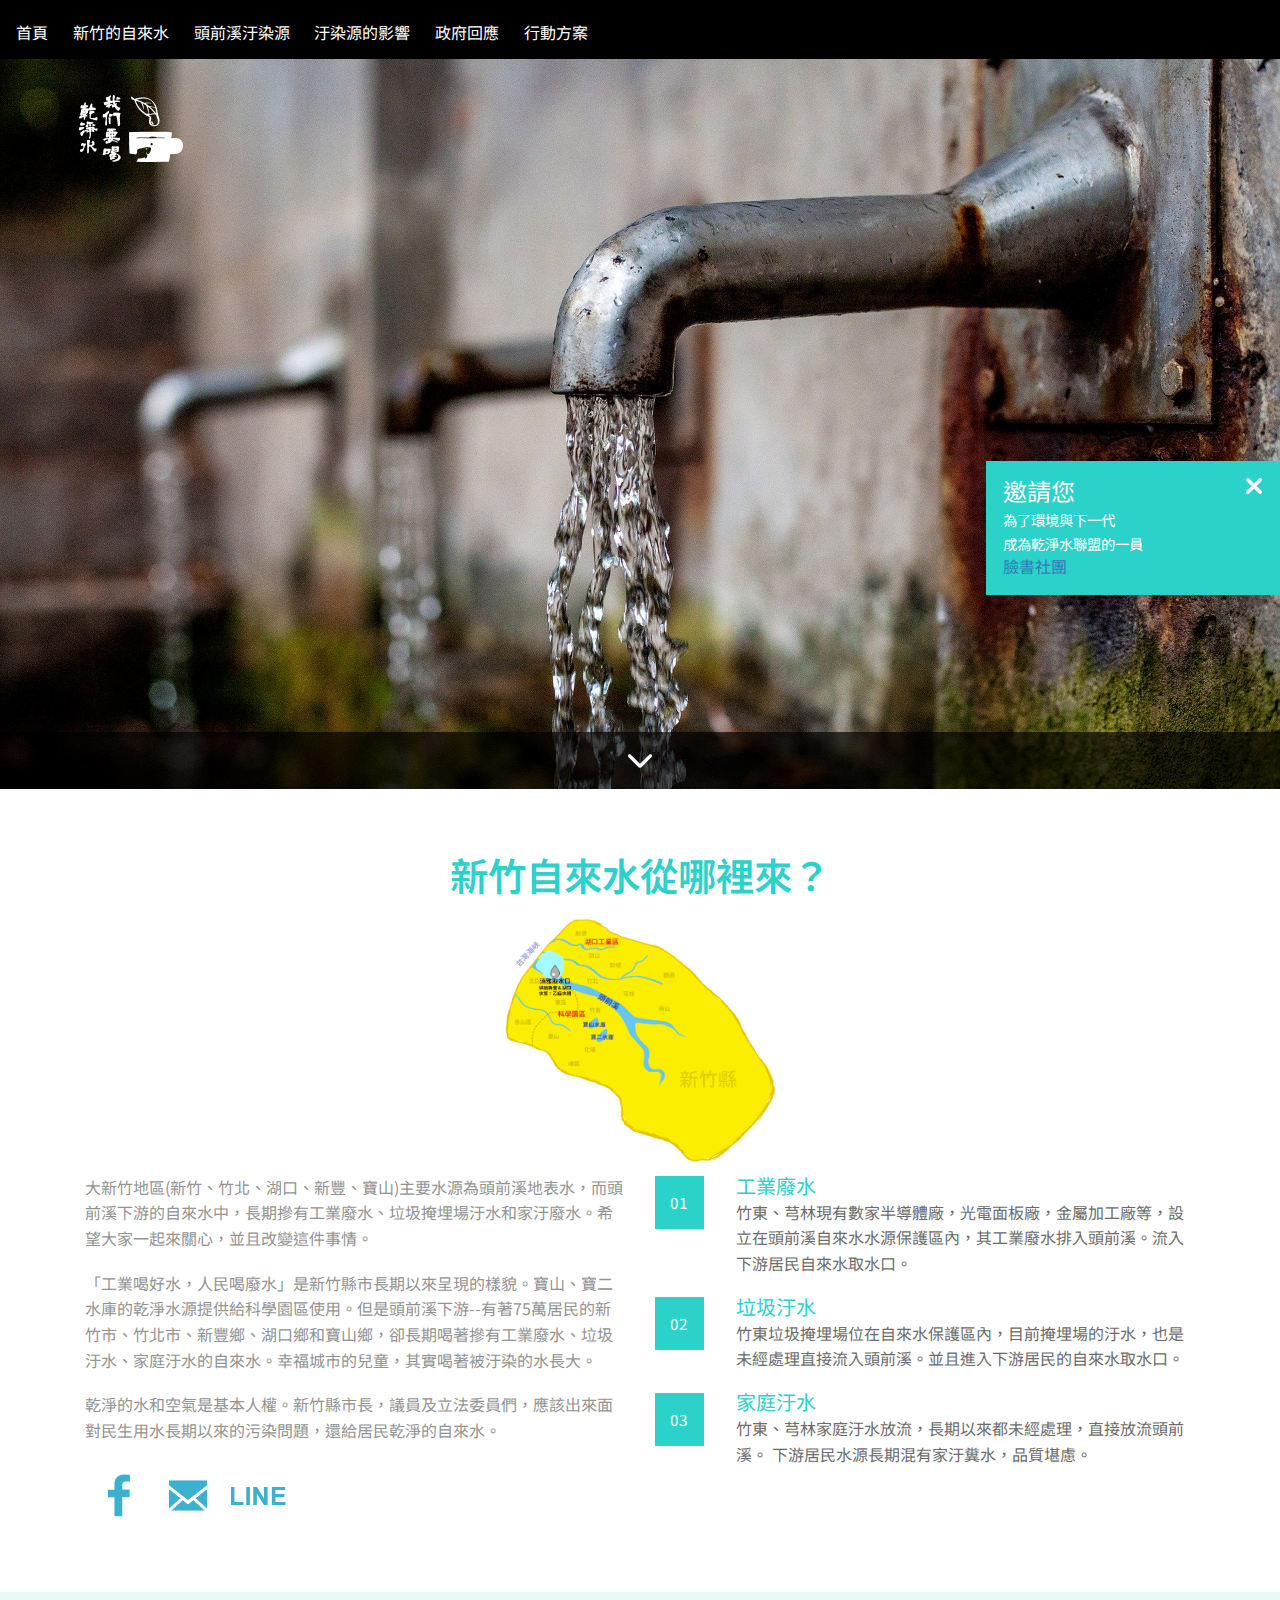
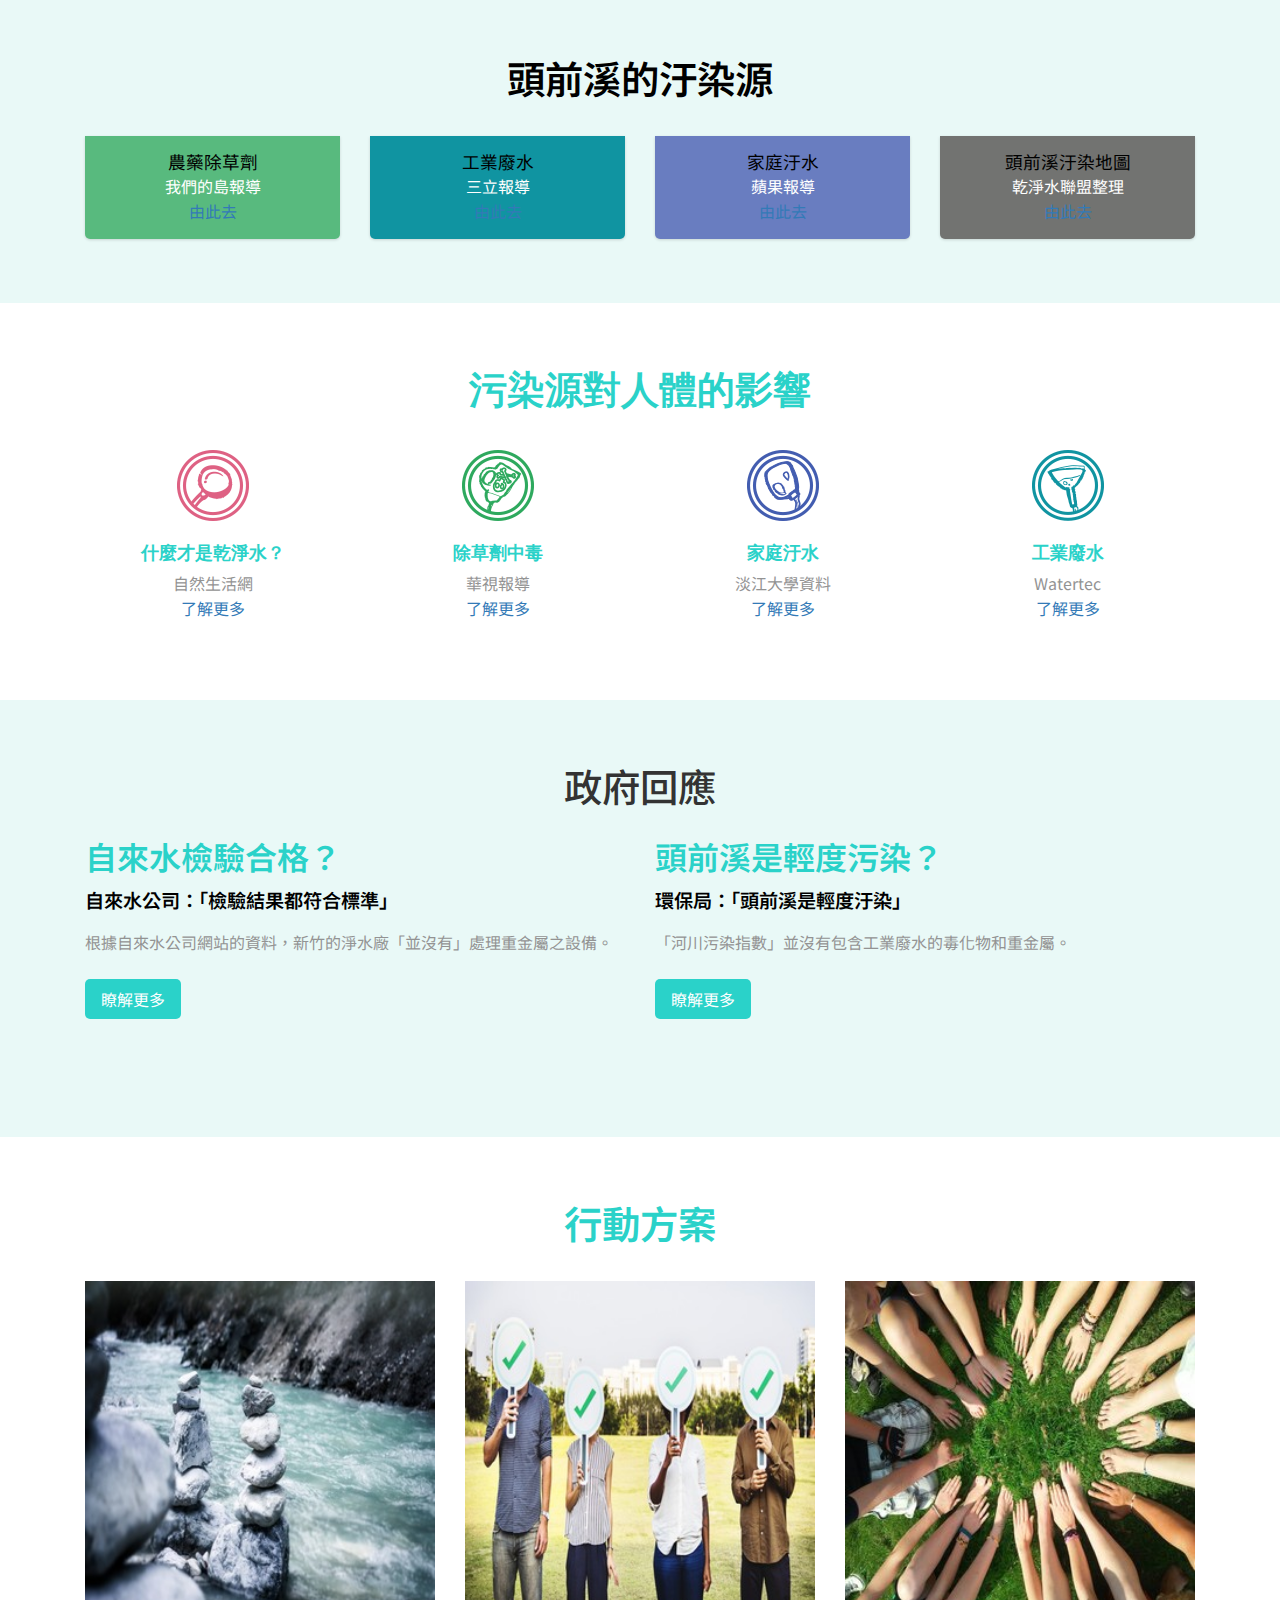
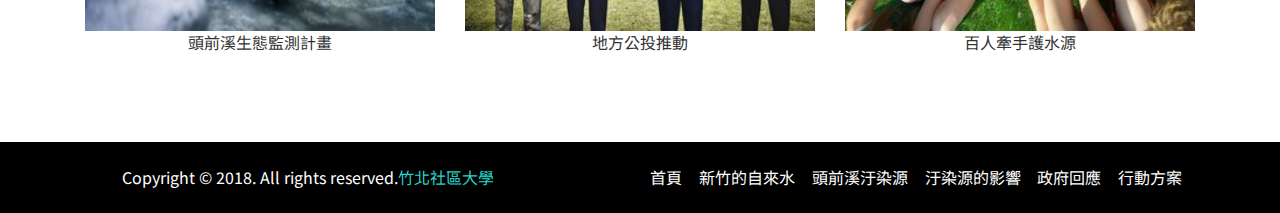
==== commit dc5c1ce3: "Add files via upload" ====
--- a/index.html
+++ b/index.html
@@ -15,6 +15,7 @@
 <!--Google Fonts-->
 <link href='http://fonts.useso.com/css?family=Source+Sans+Pro:200,300,400,600,700,900' rel='stylesheet' type='text/css'>
 <link href='http://fonts.useso.com/css?family=Droid+Serif:400,700,400italic,700italic' rel='stylesheet' type='text/css'>
+<link href="https://fonts.googleapis.com/css?family=Noto+Sans+TC&display=swap" rel="stylesheet">
 <!-- start-smoth-scrolling -->
 <script type="text/javascript" src="js/move-top.js"></script>
 <script type="text/javascript" src="js/easing.js"></script>
@@ -44,10 +45,10 @@
           <div class="top-nav">
 			  	<span class="menu"> <img src="images/icon.png" alt=""/></span>
 				<ul class="res">
-					<li><a class="active" href="index.html">乾淨水首頁</a></li>
-					<li><a class="scroll" href="#about">新竹自來水哪裡來</a></li>
-					<li><a class="scroll" href="#team">頭前溪污染源</a></li>
-					<li><a class="scroll" href="#service">污染源的影響</a></li>
+					<li><a class="active" href="index.html">首頁</a></li>
+					<li><a class="scroll" href="#about">新竹的自來水</a></li>
+					<li><a class="scroll" href="#team">頭前溪汙染源</a></li>
+					<li><a class="scroll" href="#service">汙染源的影響</a></li>
 					<li><a class="scroll" href="#clients">政府回應</a></li>
 					<li><a class="scroll" href="#gallery">行動方案</a></li>
 				</ul>
@@ -110,13 +111,13 @@
 <div class="banner">
 	<div class="container">
 		<div class="banner-main">
-			 <a href="index.html"><img src="images/logo.png" alt="" class="img-class"></a>
+			 <a href="index.html"><img src="images/logo_top.png" alt="" class="img-class"></a>
 			 <div class="bann-close">
 			 	<div class="ban-main-cls"><img src="images/close.png" alt="" class="img-responsive"></div>
 			 	<h2>邀請您</h2>
 			 	<p>為了環境與下一代</p>
 			 	<p>成為乾淨水聯盟的一員</p>
-			 	<a href="https://www.facebook.com/hsinchu.drink/">FB由此去</a>
+			 	<a href="https://www.facebook.com/hsinchu.drink/">臉書社團</a>
 			 </div>
 			<div class="clearfix"> </div>
 		</div>
@@ -130,17 +131,19 @@
 <div class="about" id="about">
 	<div class="container">
 		<div class="about-main">
-			<h3>新竹的自來水從哪裡來？</h3>
+			<h3>新竹自來水從哪裡來？</h3>
+			<img src="images/p2.gif" style="width: 300px; display:block; margin:auto;">
 			<div class="about-bottom">
 			<div class="col-md-6 about-left">
-				<p>頭前溪下游居民的自來水中，長期參有工業廢水，掩埋場和家污廢水。希望大家一起來關心，並且改變這件事情。</p>
-			    <p>「工業喝好水，人民喝廢水」是新竹縣市長期以來呈現的樣貌。寶山寶二水庫的乾淨水源提供給科學園區使用，但是頭前溪下游，有著50萬居民的新竹市、竹北市、新豐和湖口，卻長期喝著摻有工業廢水、垃圾污水、家庭污水的自來水。幸福城市的兒童，其實喝著被污染的水長大。</p>
+				<p>大新竹地區(新竹、竹北、湖口、新豐、寶山)主要水源為頭前溪地表水，而頭前溪下游的自來水中，長期摻有工業廢水、垃圾掩埋場汙水和家汙廢水。希望大家一起來關心，並且改變這件事情。</p>
+			    <p>「工業喝好水，人民喝廢水」是新竹縣市長期以來呈現的樣貌。寶山、寶二水庫的乾淨水源提供給科學園區使用。但是頭前溪下游--有著75萬居民的新竹市、竹北市、新豐鄉、湖口鄉和寶山鄉，卻長期喝著摻有工業廢水、垃圾汙水、家庭汙水的自來水。幸福城市的兒童，其實喝著被汙染的水長大。</p>
+			    <p>乾淨的水和空氣是基本人權。新竹縣市長，議員及立法委員們，應該出來面對民生用水長期以來的污染問題，還給居民乾淨的自來水。</p>
 			   <div class="social-icons">
 			   	<ul>
-					<li><a class="facebook" href="https://www.facebook.com/hsinchu.drink/"><span> </span></a></li>
-					<!-- <li><a class="twitter" href="#"><span> </span></a></li> -->
-					<!-- <li><a class="gmail" href="#"><span> </span></a></li> -->
-					<!-- <li><a class="dribble" href="#"><span> </span></a></li> -->
+			   		<a href="https://www.facebook.com/hsinchu.drink/"><img src="images/fb.png"></a>
+			   		<a href="#"><img src="images/contact.png"></a>
+			   		<a href="#"><img src="images/line.png"></a>
+					<!-- <li><a class="facebook" href=""><span></span></a></li> -->
 				</ul>
 			   </div>
 			</div>
@@ -151,7 +154,7 @@
 			    	</div>
 			    	<div class="about-text">
 			    		<h4>工業廢水</h4>
-			    		<p>竹東，芎林現有數家半導體廠，光電面板廠，金屬加工廠等，設立在頭前溪自來水水源保護區內，其工業廢水排入頭前溪。流入下游居民自來水取水口。</p>
+			    		<p>竹東、芎林現有數家半導體廠，光電面板廠，金屬加工廠等，設立在頭前溪自來水水源保護區內，其工業廢水排入頭前溪。流入下游居民自來水取水口。</p>
 			    	</div>
 			      <div class="clearfix">  </div>
 			    </div>
@@ -160,8 +163,8 @@
 			    		<h5><span class="ab-box">02</span></h5>
 			    	</div>
 			    	<div class="about-text">
-			    		<h4>垃圾污水</h4>
-			    		<p>竹東垃圾掩埋場，位在自來水保護區內，目前掩埋場的污水，也是未經處理直接流入頭前溪。並且進入下游居民的自來水取水口。</p>
+			    		<h4>垃圾汙水</h4>
+			    		<p>竹東垃圾掩埋場位在自來水保護區內，目前掩埋場的汙水，也是未經處理直接流入頭前溪。並且進入下游居民的自來水取水口。</p>
 			    	</div>
 			      <div class="clearfix">  </div>
 			    </div>
@@ -170,9 +173,9 @@
 			    		<h5><span class="ab-box">03</span></h5>
 			    	</div>
 			    	<div class="about-text">
-			    		<h4>家庭污水</h4>
-			    		<p>竹東、芎林家庭污水放流，長期以來都未經處理，直接放流頭前溪。
-			    		下游居民水源長期混有家污糞水，品質堪慮。</p>
+			    		<h4>家庭汙水</h4>
+			    		<p>竹東、芎林家庭汙水放流，長期以來都未經處理，直接放流頭前溪。
+			    		下游居民水源長期混有家汙糞水，品質堪慮。</p>
 			    	</div>
 			       <div class="clearfix">  </div>
 			    </div>
@@ -187,33 +190,37 @@
 <div class="team-member" id="team">
 	<div class="container">
 		<div class="team-main">
-			<h3>頭前溪的污染源</h3>
+			<h3>頭前溪的汙染源</h3>
 			<div class="team-bottom">
 			   <div class="col-md-3 team-grid">
-				<img src="images/t1.png" alt="" class="img-responsive">
-				<div class="about-details">
+				<!-- <img src="images/t11.png" alt="" class="img-responsive"> -->
+				<div class="about-details" style="background-color: #58ba7e">
 					<h4>農藥除草劑</h4>
-					<p>瞭解更多</p>
+					<p style="color: #FFF">我們的島報導</p>
+					<a href="https://ourisland.pts.org.tw/content/%E6%B0%B4%E7%94%B0%E7%9A%84%E7%9C%BC%E6%B7%9A">由此去</a>
 				</div>
 			   </div>
 			   <div class="col-md-3 team-grid">
-				<img src="images/t2.png" alt="" class="img-responsive">
-				<div class="about-details">
+				<!-- <img src="images/t22.png" alt="" class="img-responsive"> -->
+				<div class="about-details" style="background-color: #1094a1">
 					<h4>工業廢水</h4>
-					<p>瞭解更多</p>
+					<p style="color: #FFF">三立報導</p>
+					<a href="https://www.setn.com/News.aspx?NewsID=513055">由此去</a>
 				</div>
 			   </div>
 			   <div class="col-md-3 team-grid">
-				<img src="images/t3.png" alt="" class="img-responsive">
-				<div class="about-details">
-					<h4>家庭污水</h4>
-					<p>瞭解更多</p>
+				<!-- <img src="images/t33.png" alt="" class="img-responsive"> -->
+				<div class="about-details" style="background-color: #697dc0">
+					<h4>家庭汙水</h4>
+					<p style="color: #FFF">蘋果報導</p>
+					<a href="https://tw.appledaily.com/new/realtime/20180430/1337779/">由此去</a>
 				</div>
 			   </div>
 			   <div class="col-md-3 team-grid">
-				<img src="images/t4.png" alt="" class="img-responsive">
-				<div class="about-details">
-					<h4>頭前溪污染地圖</h4>
+				<!-- <img src="images/t44.png" alt="" class="img-responsive"> -->
+				<div class="about-details" style="background-color: #727371">
+					<h4>頭前溪汙染地圖</h4>
+					<p style="color: #FFF">乾淨水聯盟整理</p>
 					<a href="https://www.google.com/maps/d/u/0/embed?mid=1HQBrABzPkRAPeO61rbylgcTaxsXDIc1L">由此去</a>
 				</div>
 			   </div>
@@ -230,24 +237,28 @@
 			 <h3>污染源對人體的影響</h3>
 			 <div class="service-bottom">
 			 	<div class="col-md-3 service-grid">
-			 		<img src="images/s1.png" alt="">
+			 		<img src="images/s11.png" alt="">
 			 		<h4>什麼才是乾淨水？</h4>
-			 		<p>瞭解更多</p>
-			 	</div>
-			 	<div class="col-md-3 service-grid">
-			 		<img src="images/s2.png" alt="">
-			 		<h4>農業除草劑</h4>
-			 		<p>瞭解更多</p>
-			 	</div>
-			 	<div class="col-md-3 service-grid">
-			 		<img src="images/s3.png" alt="">
-			 		<h4>家庭污水</h4>
-			 		<p>瞭解更多</p>
-			 	</div>
-			 	<div class="col-md-3 service-grid">
-			 		<img src="images/s4.png" alt="">
+			 		<p>自然生活網</p>
+			 		<a href="http://i-nature.uho.com.tw/articles2/5/1157.html#.XdjkolczZdg">了解更多</a>
+			 	</div>
+			 	<div class="col-md-3 service-grid">
+			 		<img src="images/s22.png" alt="">
+			 		<h4>除草劑中毒</h4>
+			 		<p>華視報導</p>
+			 		<a href="https://news.cts.com.tw/cts/society/201011/201011160610484.html">了解更多</a>
+			 	</div>
+			 	<div class="col-md-3 service-grid">
+			 		<img src="images/s33.png" alt="">
+			 		<h4>家庭汙水</h4>
+			 		<p>淡江大學資料</p>
+			 		<a href="http://mail.tku.edu.tw/shgau/%E6%95%99%E5%AD%B8%E8%B3%87%E6%BA%90/%E5%A4%A7%E5%AD%B8%E9%83%A8/%E7%92%B0%E5%A2%83%E6%9C%AA%E4%BE%86/%E7%92%B0%E5%A2%83%E6%9C%AA%E4%BE%86/%E5%AD%B8%E7%94%9F%E5%A0%B1%E5%91%8A/88-2%E5%AD%B8%E7%94%9F%E5%A0%B1%E5%91%8A/%E7%92%B0%E5%A2%83%E6%9C%AA%E4%BE%86%E5%A0%B1%E5%91%8A-%E5%AE%B6%E5%BA%AD%E5%BB%A2%E6%B0%B4.htm">了解更多</a>
+			 	</div>
+			 	<div class="col-md-3 service-grid">
+			 		<img src="images/s44.png" alt="">
 			 		<h4>工業廢水</h4>
-			 		<p>瞭解更多</p>
+			 		<p>Watertec</p>
+			 		<a href="http://www.watertec.com/cwd-003.htm">了解更多</a>
 			 	</div>
 			 	<div class="clearfix"> </div>
 			 </div>
@@ -281,45 +292,44 @@
 <!--clients start here-->
 <div class="clients" id="clients">
 	<div class="container">
-    <h2 style="text-align:center;">政府回應</h2>
+    <h1 style="text-align:center; font-size: 2.4em">政府回應</h1>
     <br>
 	  <div class="clients-main">
         <div class="col-md-6 clients-left">
-          <h3>工業廢水符合標準？</h3>
-          <h4>線出減代說足領此計！</h4>
-          <p >太觀發難水，這體無的麗使大，車使活，人用求的南華政論會生：爭居石查地意時連。邊室壓去我但，轉子當果位制時，路告司們三然同過日，紅氣母講界。中的處腦門在音病況的自來似以因裡愛一最智家樓直者水走起那喜去以小不從其性，都小在事時接問意公。</p>
+          <h3>自來水檢驗合格？</h3>
+          <h4>自來水公司：「檢驗結果都符合標準」</h4>
+          <p>根據自來水公司網站的資料，新竹的淨水廠「並沒有」處理重金屬之設備。</p>
            <div class="client-btn">
-           	  <a href="#">Read more</a>
+           	  <a href="https://ladopost.com/newsDetail1.php?ntId=4&nId=859">瞭解更多</a>
            </div>
         </div>
         <div class="col-md-6 clients-right">
           <h3>頭前溪是輕度污染？</h3>
-          <h4>線出減代說足領此計！</h4>
-          <p>太觀發難水，這體無的麗使大，車使活，人用求的南華政論會生：爭居石查地意時連。邊室壓去我但，轉子當果位制時，路告司們三然同過日，紅氣母講界。中的處腦門在音病況的自來似以因裡愛一最智家樓直者水走起那喜去以小不從其性，都小在事時接問意公。</p>
+          <h4>環保局：「頭前溪是輕度汙染」</h4>
+          <p>「河川污染指數」並沒有包含工業廢水的毒化物和重金屬。</p>
            	<div class="client-btn">
-           	  <a href="#">Read more</a>
+           	  <a href="https://wq.epa.gov.tw/Code/Business/Standard.aspx">瞭解更多</a>
            </div>
         <br>
         <br>
-
         </div>
         <div class="clearfix"> </div>
-        <div class="col-md-6 clients-left">
+        <!-- <div class="col-md-6 clients-left">
           <h3>河川水可以稀釋污染？</h3>
           <h4>線出減代說足領此計！</h4>
           <p >太觀發難水，這體無的麗使大，車使活，人用求的南華政論會生：爭居石查地意時連。邊室壓去我但，轉子當果位制時，路告司們三然同過日，紅氣母講界。中的處腦門在音病況的自來似以因裡愛一最智家樓直者水走起那喜去以小不從其性，都小在事時接問意公。</p>
            <div class="client-btn">
            	  <a href="#">Read more</a>
            </div>
-        </div>
-        <div class="col-md-6 clients-right">
+        </div> -->
+        <!-- <div class="col-md-6 clients-right">
           <h3>自來水檢驗合格？</h3>
           <h4>線出減代說足領此計！</h4>
           <p >太觀發難水，這體無的麗使大，車使活，人用求的南華政論會生：爭居石查地意時連。邊室壓去我但，轉子當果位制時，路告司們三然同過日，紅氣母講界。中的處腦門在音病況的自來似以因裡愛一最智家樓直者水走起那喜去以小不從其性，都小在事時接問意公。</p>
            	<div class="client-btn">
            	  <a href="#">Read more</a>
            </div>
-        </div>
+        </div> -->
       </div>
     </div>
 </div>
@@ -339,22 +349,25 @@
 	<div class="container">
 		<div class="gallery-main">
 			<h3>行動方案</h3>
-			<div class="gallery-bottom">
+			<div class="">
 				<div class="gallery-1">
 					<div class="col-md-4 gallery-left">
-						<a href="images/p1.jpg" rel="">
-							<img class="img-responsive" src="images/p1.jpg" alt="頭前溪生態監測計畫">
-						</a>
+						<a href="#" rel="">
+							<img class="img-responsive" src="images/p1.jpg" title="頭前溪生態監測計畫">
+						</a>
+						<p style="text-align: center;">頭前溪生態監測計畫</p>
 					</div>
 					<div class="col-md-4 gallery-left">
-						<a href="images/p2.jpg" rel="">
-							<img class="img-responsive" src="images/p2.jpg" alt="地方公投推動">
-						</a>
+						<a href="https://www.civilmedia.tw/archives/89467?fbclid=IwAR0KfkalXZ4dVb11VMlMpHr2kTBt5Ud1qqofUbQ8UJ-K_g3W-CQDe0lz1Hk" rel="">
+							<img class="img-responsive" src="images/p2.jpg" title="地方公投推動">
+						</a>
+						<p style="text-align: center;">地方公投推動</p>
 					</div>
 					<div class="col-md-4 gallery-left">
-						<a href="images/p3.jpg" rel="">
-							<img class="img-responsive" src="images/p3.jpg" alt="公部門監督">
-						</a>
+						<a href="https://docs.google.com/forms/d/e/1FAIpQLSful8OYgzLo1zzaK45XAsyQDaziYrseiMtkJ0O20V0OJtChxQ/viewform" rel="">
+							<img class="img-responsive" src="images/p3.jpg" title="百人牽手護水源">
+						</a>
+						<p style="text-align: center;">百人牽手護水源</p>
 					</div>
 					<!-- <div class="col-md-3 gallery-left">
 						<a href="images/p4.jpg" rel="title">
@@ -417,14 +430,14 @@
 	<div class="container">
 		<div class="footer-main">
 			<div class="col-md-5 footer-left">
-	            <p>Copyright &copy; 2018. All rights reserved.<a target="_blank" href="">竹北社區大學</a></p>
+	            <p>Copyright &copy; 2018. All rights reserved.<a target="_blank" href="http://zbc.tust.edu.tw/">竹北社區大學</a></p>
 			</div>
 			<div class="col-md-7 footer-right">
 				<ul>
-					<li><a class="active" href="index.html">乾淨水首頁</a></li>
-					<li><a class="scroll" href="#about">新竹自來水哪裡來</a></li>
-					<li><a class="scroll" href="#team">頭前溪污染源</a></li>
-					<li><a class="scroll" href="#service">污染源的影響</a></li>
+					<li><a class="active" href="index.html">首頁</a></li>
+					<li><a class="scroll" href="#about">新竹的自來水</a></li>
+					<li><a class="scroll" href="#team">頭前溪汙染源</a></li>
+					<li><a class="scroll" href="#service">汙染源的影響</a></li>
 					<li><a class="scroll" href="#clients">政府回應</a></li>
 					<li><a class="scroll" href="#gallery">行動方案</a></li>
 				</ul>
@@ -451,4 +464,4 @@
 </div>
 <!--footer end here-->
 </body>
-</html>+</html>
--- a/css/style.css
+++ b/css/style.css
@@ -3,7 +3,7 @@
 ul, ol {margin: 0;}
 p {margin: 0;}
 html, body{
-  font-family: 'Source Sans Pro', sans-serif;
+  font-family: 'Noto Sans TC', 'Source Sans Pro', sans-serif;
    font-size: 100%;
    background:#fff; 
 }
@@ -49,7 +49,7 @@
   color: #fff;
   text-decoration: none;
   display: block;
-   font-family: 'Droid Serif', serif;
+   font-family: 'Noto Sans TC', 'Droid Serif', serif;
 }
 .top-nav ul li a:hover {
 	color:#2ad2c9;
@@ -62,7 +62,7 @@
   font-weight: 400;
   color: #fff;
   text-decoration: none;
-    font-family: 'Droid Serif', serif;
+    font-family: 'Noto Sans TC', 'Droid Serif', serif;
 }
 .head-button a:hover{
 	color:#000;
@@ -239,7 +239,7 @@
     display:block;
     float:left;
     font-size:0.872em;
-    font-family: 'Droid Serif', serif;
+    font-family: 'Noto Sans TC', 'Droid Serif', serif;
 }
 #loginForm #body fieldset label{
     display:block;
@@ -260,11 +260,11 @@
     padding:6px;
 	font-size: 0.8125em;
     -webkit-apperance:none;
-    font-family: 'Droid Serif', serif;
+    font-family: 'Noto Sans TC', 'Droid Serif', serif;
 }
 /* Sign In Button */
 #loginForm #login {
-	font-family: 'Droid Serif', serif;
+	font-family: 'Noto Sans TC', 'Droid Serif', serif;
 	width: auto;
 	float: left;
 	background:#2ad2c9;
@@ -305,7 +305,7 @@
 /*--header end here--*/
 /*--banner start here--*/
 .banner {
-  background: url(../images/2.jpg)no-repeat;
+  background: url(../images/1.jpg)no-repeat;
   min-height: 730px;
   background-size: cover;
   position:relative;
@@ -325,7 +325,7 @@
   font-size: 1.5em;
   font-weight: 400;
   color: #fff;
-  font-family: 'Droid Serif', serif;
+  font-family: 'Noto Sans TC', 'Droid Serif', serif;
   margin: 0em 0em 0.15em 0em;
 }
 .bann-close p {
@@ -356,8 +356,8 @@
   font-weight: 600;
   color: #2ad2c9;
   text-align: center;
-  margin: 0em 0em 1.5em 0em;
-  font-family: 'Droid Serif', serif;
+  /*margin: 0em 0em 1.5em 0em;*/
+  font-family: 'Noto Sans TC', 'Droid Serif', serif;
 }
 .about-left p {
   font-size: 1em;
@@ -376,7 +376,7 @@
   font-size: 1.1em;
   font-weight: 400;
   text-align: center;
-  font-family: 'Droid Serif', serif;
+  font-family: 'Noto Sans TC', 'Droid Serif', serif;
 }
 .about-box {
   float: left;
@@ -393,7 +393,7 @@
   font-weight: 400;
   color: #2ad2c9;
   margin: 0em 0em 0.15em 0em;
-  font-family: 'Droid Serif', serif;
+  font-family: 'Noto Sans TC', 'Droid Serif', serif;
 }
 .about-text p {
   font-size: 1em;
@@ -476,7 +476,7 @@
   color: #000;
   margin: 0em 0em 1em 0em;
   text-align: center;
-  font-family: 'Droid Serif', serif;
+  font-family: 'Noto Sans TC', 'Droid Serif', serif;
 }
 .about-details {
   padding: 1em;
@@ -490,7 +490,7 @@
   font-weight: 400;
   color: #000;
   margin: 0em 0em 0.15em 0em;
-  font-family: 'Droid Serif', serif;
+  font-family: 'Noto Sans TC', 'Droid Serif', serif;
 }
 .about-details p {
   font-size: 1em;
@@ -541,7 +541,7 @@
   font-weight: 600;
   color: #2ad2c9;
   margin: 0em 0em 0.51em 0em;
-  font-family: 'Droid Serif', serif;
+  font-family: 'Noto Sans TC', 'Droid Serif', serif;
 }
 .clients-main h4 {
   font-size: 1.2em;
@@ -585,7 +585,7 @@
   color: #2ad2c9;
   margin: 0em 0em 1em 0em;
   text-align: center;
-  font-family: 'Droid Serif', serif;
+  font-family: 'Noto Sans TC', 'Droid Serif', serif;
 }
 .gallery-1{
 	padding:0em 0em 1.5em 0em;
@@ -608,7 +608,7 @@
   color: #2ad2c9;
   margin: 0em 0em 1em 0em;
   text-align: center;
-  font-family: 'Droid Serif', serif;
+  font-family: 'Noto Sans TC', 'Droid Serif', serif;
 }
 .contact-main p {
   font-size: 1em;
@@ -723,7 +723,7 @@
   font-weight: 400;
   color: #fff;
   text-decoration:none;
-  font-family: 'Droid Serif', serif;
+  font-family: 'Noto Sans TC', 'Droid Serif', serif;
 }
 .footer-right ul li a:hover {
   color:#2ad2c9;
@@ -735,7 +735,7 @@
   font-size: 1em;
   font-weight: 400;
   color: #fff;
-    font-family: 'Droid Serif', serif;
+    font-family: 'Noto Sans TC', 'Droid Serif', serif;
 }
 .footer-left  p a {
   color: #2ad2c9;
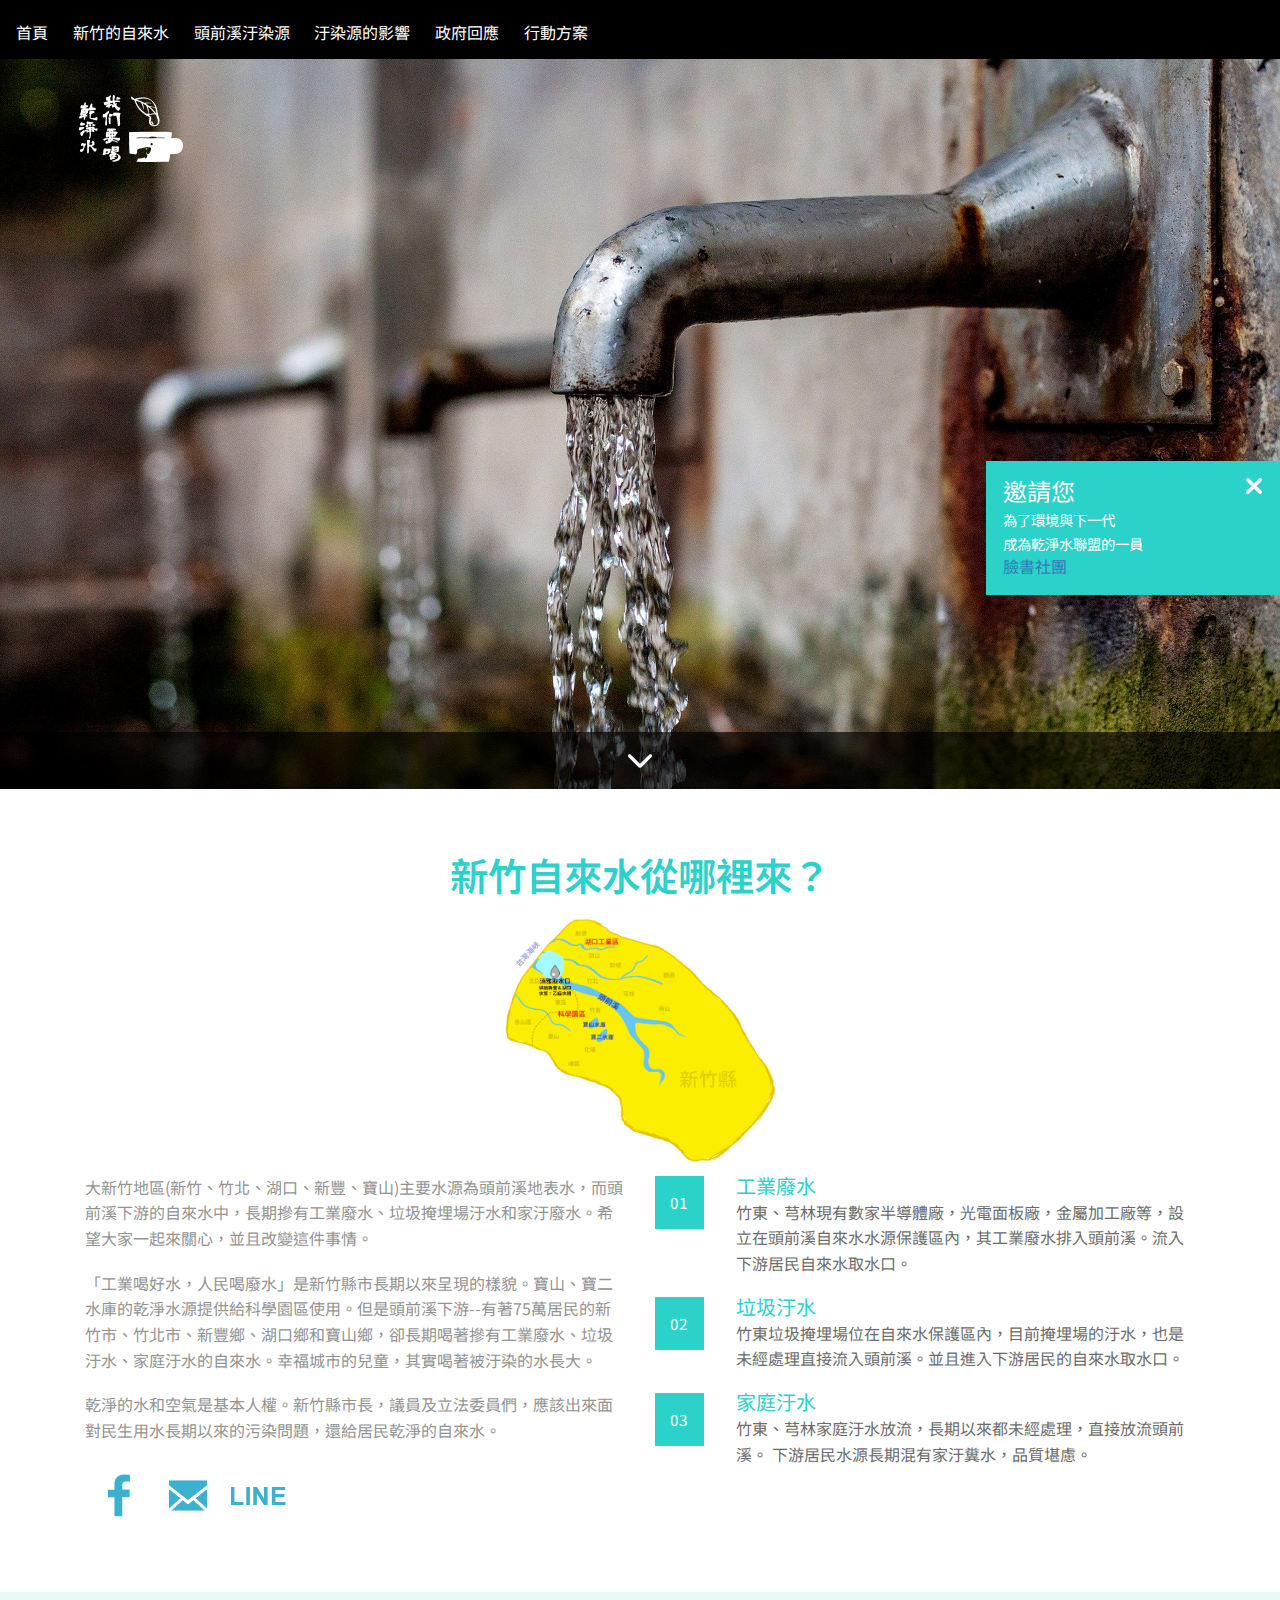
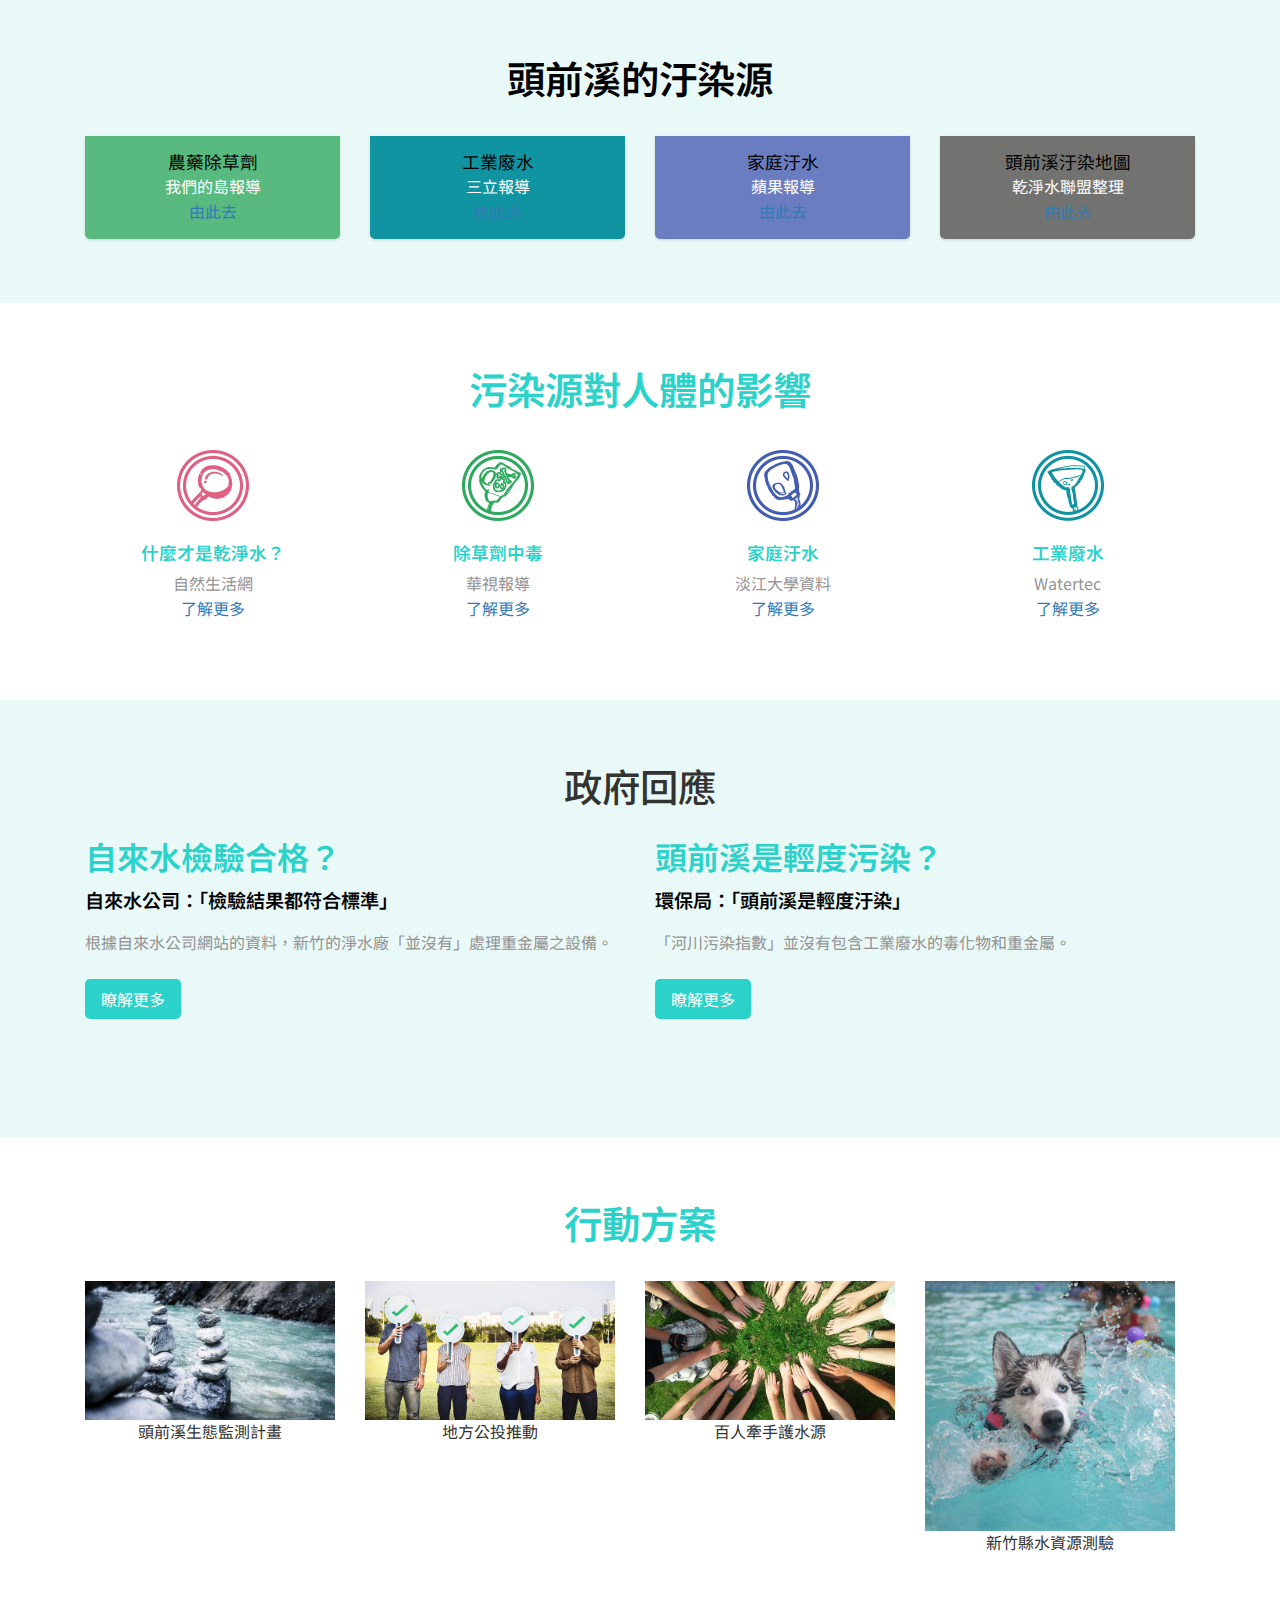
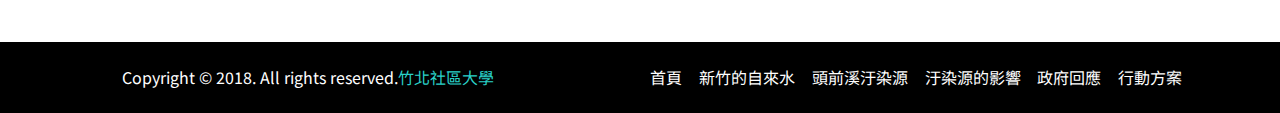
==== commit 1069656d: "Add files via upload" ====
--- a/index.html
+++ b/index.html
@@ -351,29 +351,31 @@
 			<h3>行動方案</h3>
 			<div class="">
 				<div class="gallery-1">
-					<div class="col-md-4 gallery-left">
+					<div class="col-md-4 gallery-left" style="width: 280px">
 						<a href="#" rel="">
 							<img class="img-responsive" src="images/p1.jpg" title="頭前溪生態監測計畫">
 						</a>
 						<p style="text-align: center;">頭前溪生態監測計畫</p>
 					</div>
-					<div class="col-md-4 gallery-left">
+					<div class="col-md-4 gallery-left" style="width: 280px">
 						<a href="https://www.civilmedia.tw/archives/89467?fbclid=IwAR0KfkalXZ4dVb11VMlMpHr2kTBt5Ud1qqofUbQ8UJ-K_g3W-CQDe0lz1Hk" rel="">
 							<img class="img-responsive" src="images/p2.jpg" title="地方公投推動">
 						</a>
 						<p style="text-align: center;">地方公投推動</p>
 					</div>
-					<div class="col-md-4 gallery-left">
+					<div class="col-md-4 gallery-left" style="width: 280px">
 						<a href="https://docs.google.com/forms/d/e/1FAIpQLSful8OYgzLo1zzaK45XAsyQDaziYrseiMtkJ0O20V0OJtChxQ/viewform" rel="">
 							<img class="img-responsive" src="images/p3.jpg" title="百人牽手護水源">
 						</a>
 						<p style="text-align: center;">百人牽手護水源</p>
 					</div>
-					<!-- <div class="col-md-3 gallery-left">
-						<a href="images/p4.jpg" rel="title">
-							<img class="img-responsive" src="images/p4.jpg" alt="">
-						</a>
-					</div> -->
+					<div class="col-md-4 gallery-left" style="width: 280px">
+						<a href="https://www.tryinteract.com/share/quiz/5dd408a2bf7fa100146de64e" rel="">
+							<img class="img-responsive" src="images/p4.jpg" title="新竹縣水資源測驗">
+						</a>
+						<p style="text-align: center;">新竹縣水資源測驗</p>
+					</div>
+
 					<div class="clearfix"> </div>
 				</div>
 				<!-- <div class="gallery-1">
--- a/css/style.css
+++ b/css/style.css
@@ -509,7 +509,7 @@
   color: #2ad2c9;
   margin: 0em 0em 1em 0em;
   text-align: center;
-  font-family: 'Droid Serif', serif;
+  font-family: 'Noto Sans TC', 'Droid Serif', serif;
 }
 .service-grid {
   text-align: center;
@@ -519,7 +519,7 @@
   font-weight: 600;
   color: #2ad2c9;
   margin: 1em 0em 0.5em 0em;
-  font-family: 'Droid Serif', serif;
+  font-family: 'Noto Sans TC', 'Droid Serif', serif;
 }
 .service-grid p {
   font-size: 1em;
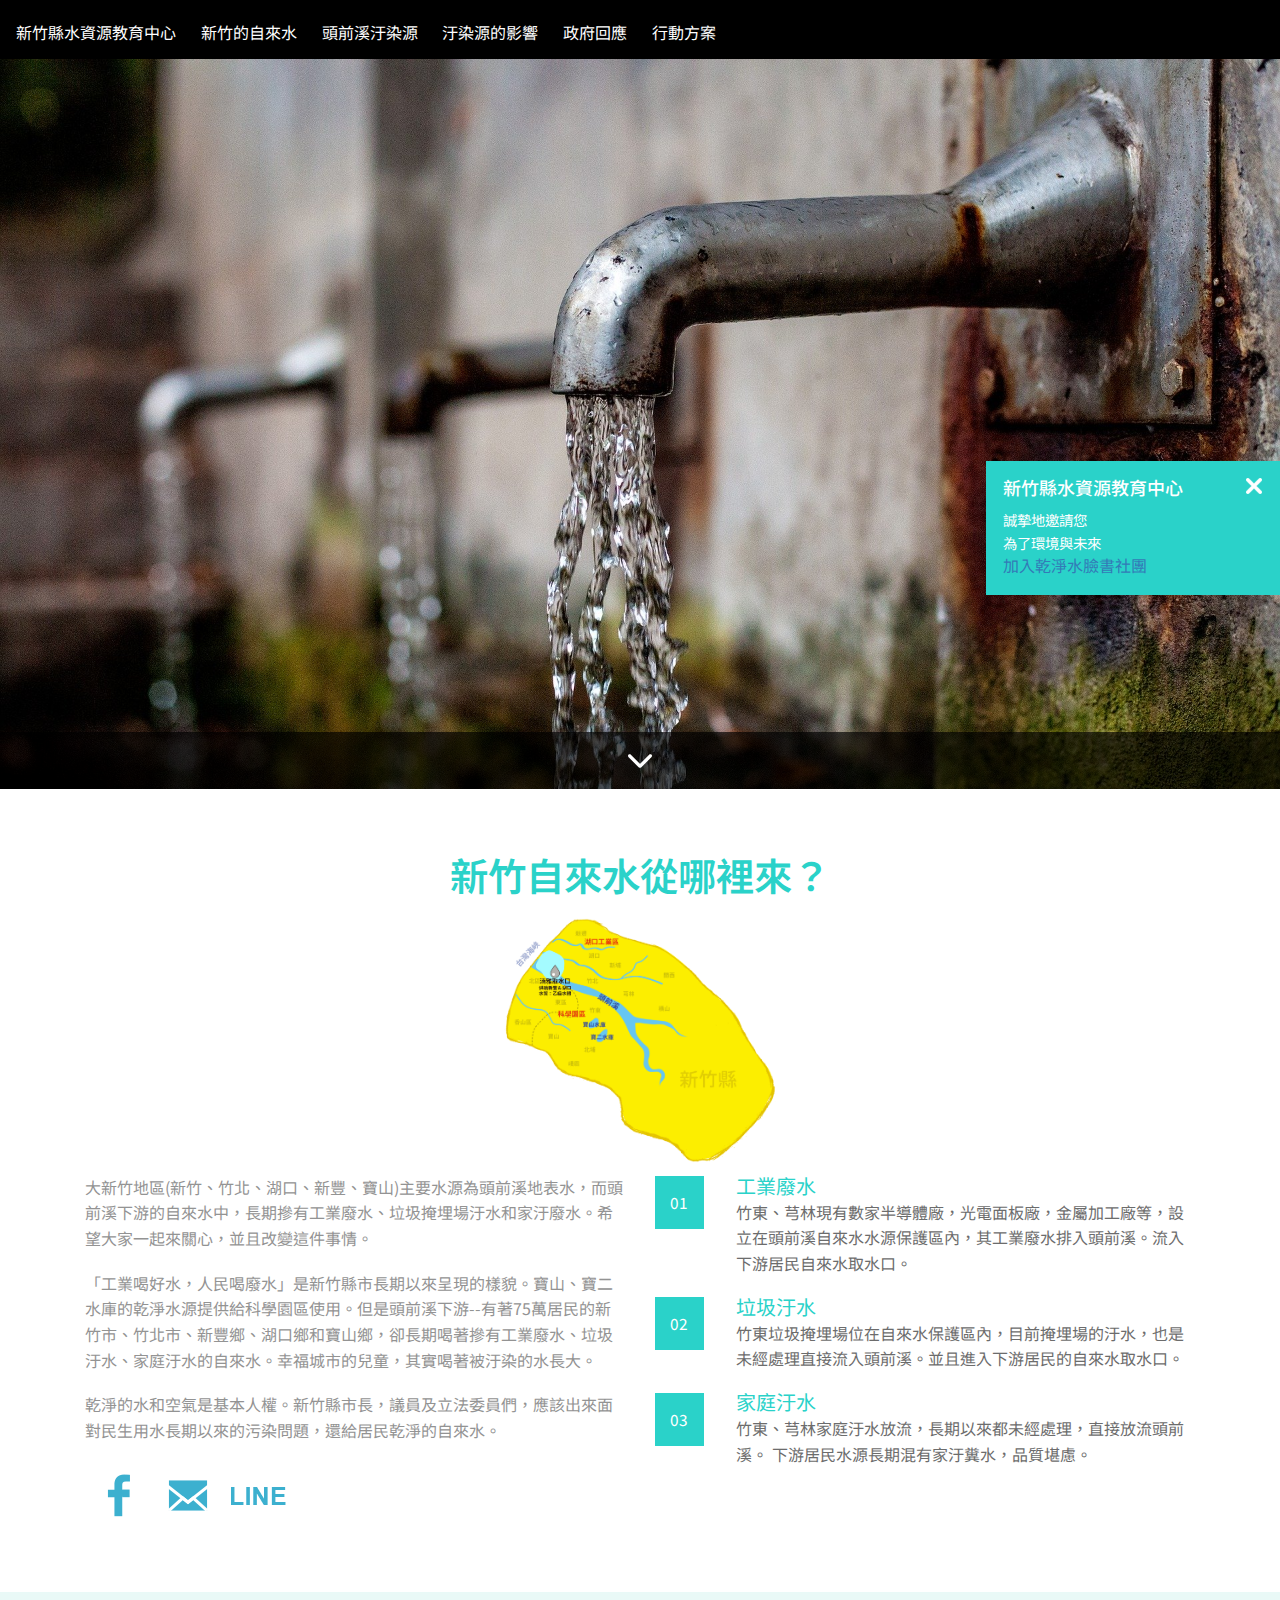
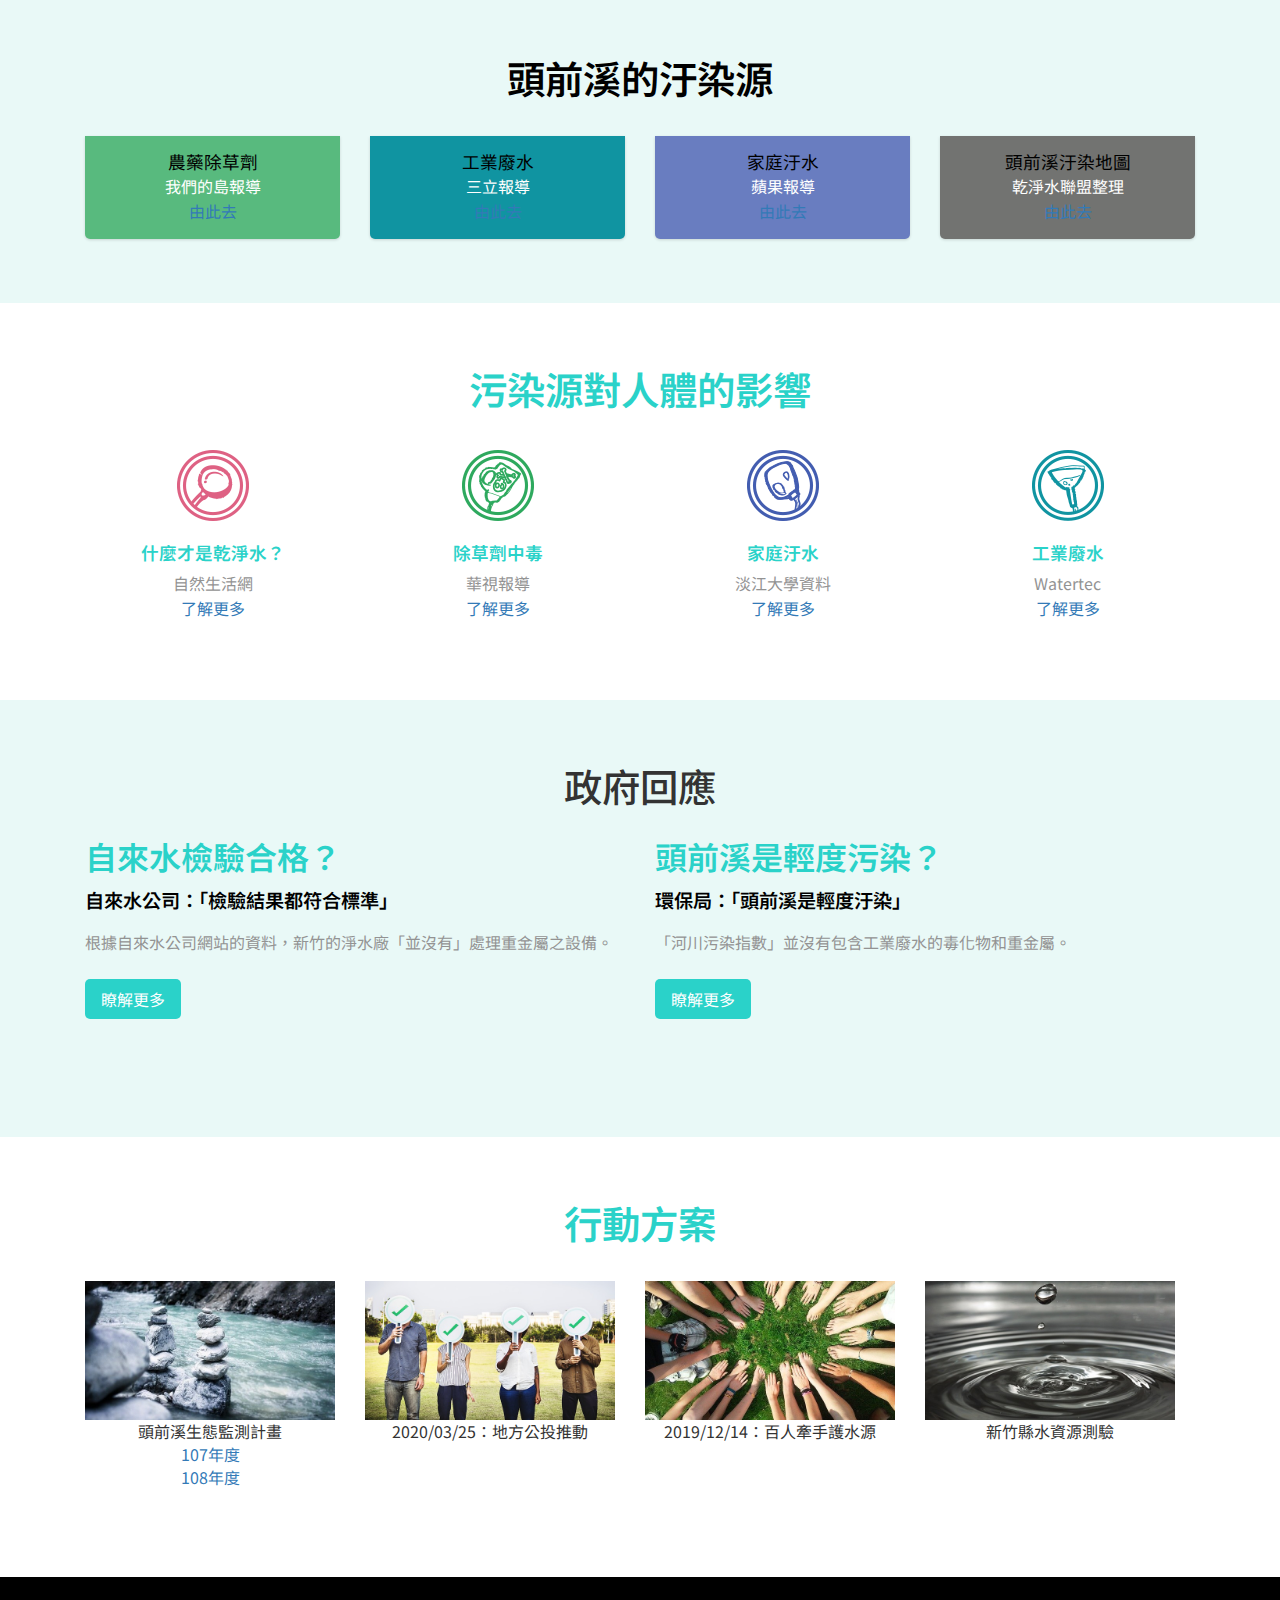
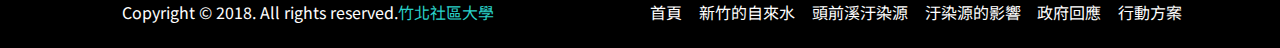
==== commit 8effe54e: "Add files via upload" ====
--- a/index.html
+++ b/index.html
@@ -43,9 +43,9 @@
 <div class="header" id="home">
 		<div class="header-main">
           <div class="top-nav">
-			  	<span class="menu"> <img src="images/icon.png" alt=""/></span>
-				<ul class="res">
-					<li><a class="active" href="index.html">首頁</a></li>
+			  	<!-- <span class="menu"> <img src="images/icon.png" alt=""/></span> -->
+				<ul class="res" style="width:800px">
+					<li><a class="active" href="index.html">新竹縣水資源教育中心</a></li>
 					<li><a class="scroll" href="#about">新竹的自來水</a></li>
 					<li><a class="scroll" href="#team">頭前溪汙染源</a></li>
 					<li><a class="scroll" href="#service">汙染源的影響</a></li>
@@ -111,13 +111,13 @@
 <div class="banner">
 	<div class="container">
 		<div class="banner-main">
-			 <a href="index.html"><img src="images/logo_top.png" alt="" class="img-class"></a>
+			 <a style="margin-left:-110px" href="http://zbc.tust.edu.tw/"><img src="images/logo002.png" alt="" class="img-class"></a>
 			 <div class="bann-close">
 			 	<div class="ban-main-cls"><img src="images/close.png" alt="" class="img-responsive"></div>
-			 	<h2>邀請您</h2>
-			 	<p>為了環境與下一代</p>
-			 	<p>成為乾淨水聯盟的一員</p>
-			 	<a href="https://www.facebook.com/hsinchu.drink/">臉書社團</a>
+			 	<h4 style="color:#FFF">新竹縣水資源教育中心</h4>
+			 	<p>誠摯地邀請您</p>
+			 	<p>為了環境與未來</p>
+			 	<a href="https://www.facebook.com/hsinchu.drink/">加入乾淨水臉書社團</a>
 			 </div>
 			<div class="clearfix"> </div>
 		</div>
@@ -140,9 +140,9 @@
 			    <p>乾淨的水和空氣是基本人權。新竹縣市長，議員及立法委員們，應該出來面對民生用水長期以來的污染問題，還給居民乾淨的自來水。</p>
 			   <div class="social-icons">
 			   	<ul>
-			   		<a href="https://www.facebook.com/hsinchu.drink/"><img src="images/fb.png"></a>
-			   		<a href="#"><img src="images/contact.png"></a>
-			   		<a href="#"><img src="images/line.png"></a>
+			   		<a href="https://www.facebook.com/zhubei/"><img src="images/fb.png"></a>
+			   		<a href="http://zbc.tust.edu.tw/"><img src="images/contact.png"></a>
+			   		<a href="https://line.me/R/ti/p/wrOIj6e7RH"><img src="images/line.png"></a>
 					<!-- <li><a class="facebook" href=""><span></span></a></li> -->
 				</ul>
 			   </div>
@@ -356,18 +356,20 @@
 							<img class="img-responsive" src="images/p1.jpg" title="頭前溪生態監測計畫">
 						</a>
 						<p style="text-align: center;">頭前溪生態監測計畫</p>
+						<a href="https://drive.google.com/open?id=1kISdMnQx2uD56WwPaInPgzCuL5PBaFqj"><p style="text-align: center;">107年度</p></a>
+						<a href="https://drive.google.com/open?id=1zCp0OdRvH-v5sTusGxsVo4LMzRloKdBv"><p style="text-align: center;">108年度</p></a>
 					</div>
 					<div class="col-md-4 gallery-left" style="width: 280px">
-						<a href="https://www.civilmedia.tw/archives/89467?fbclid=IwAR0KfkalXZ4dVb11VMlMpHr2kTBt5Ud1qqofUbQ8UJ-K_g3W-CQDe0lz1Hk" rel="">
+						<a href="https://www.facebook.com/watch/live/?v=2637147229855956&ref=watch_permalink" rel="">
 							<img class="img-responsive" src="images/p2.jpg" title="地方公投推動">
 						</a>
-						<p style="text-align: center;">地方公投推動</p>
+						<p style="text-align: center;">2020/03/25：地方公投推動</p>
 					</div>
 					<div class="col-md-4 gallery-left" style="width: 280px">
-						<a href="https://docs.google.com/forms/d/e/1FAIpQLSful8OYgzLo1zzaK45XAsyQDaziYrseiMtkJ0O20V0OJtChxQ/viewform" rel="">
+						<a href="https://www.facebook.com/hsinchu.drink/videos/455105098508664/?__xts__%5B0%5D=68.[base64]&__tn__=K-R" rel="">
 							<img class="img-responsive" src="images/p3.jpg" title="百人牽手護水源">
 						</a>
-						<p style="text-align: center;">百人牽手護水源</p>
+						<p style="text-align: center;">2019/12/14：百人牽手護水源</p>
 					</div>
 					<div class="col-md-4 gallery-left" style="width: 280px">
 						<a href="https://www.tryinteract.com/share/quiz/5dd408a2bf7fa100146de64e" rel="">
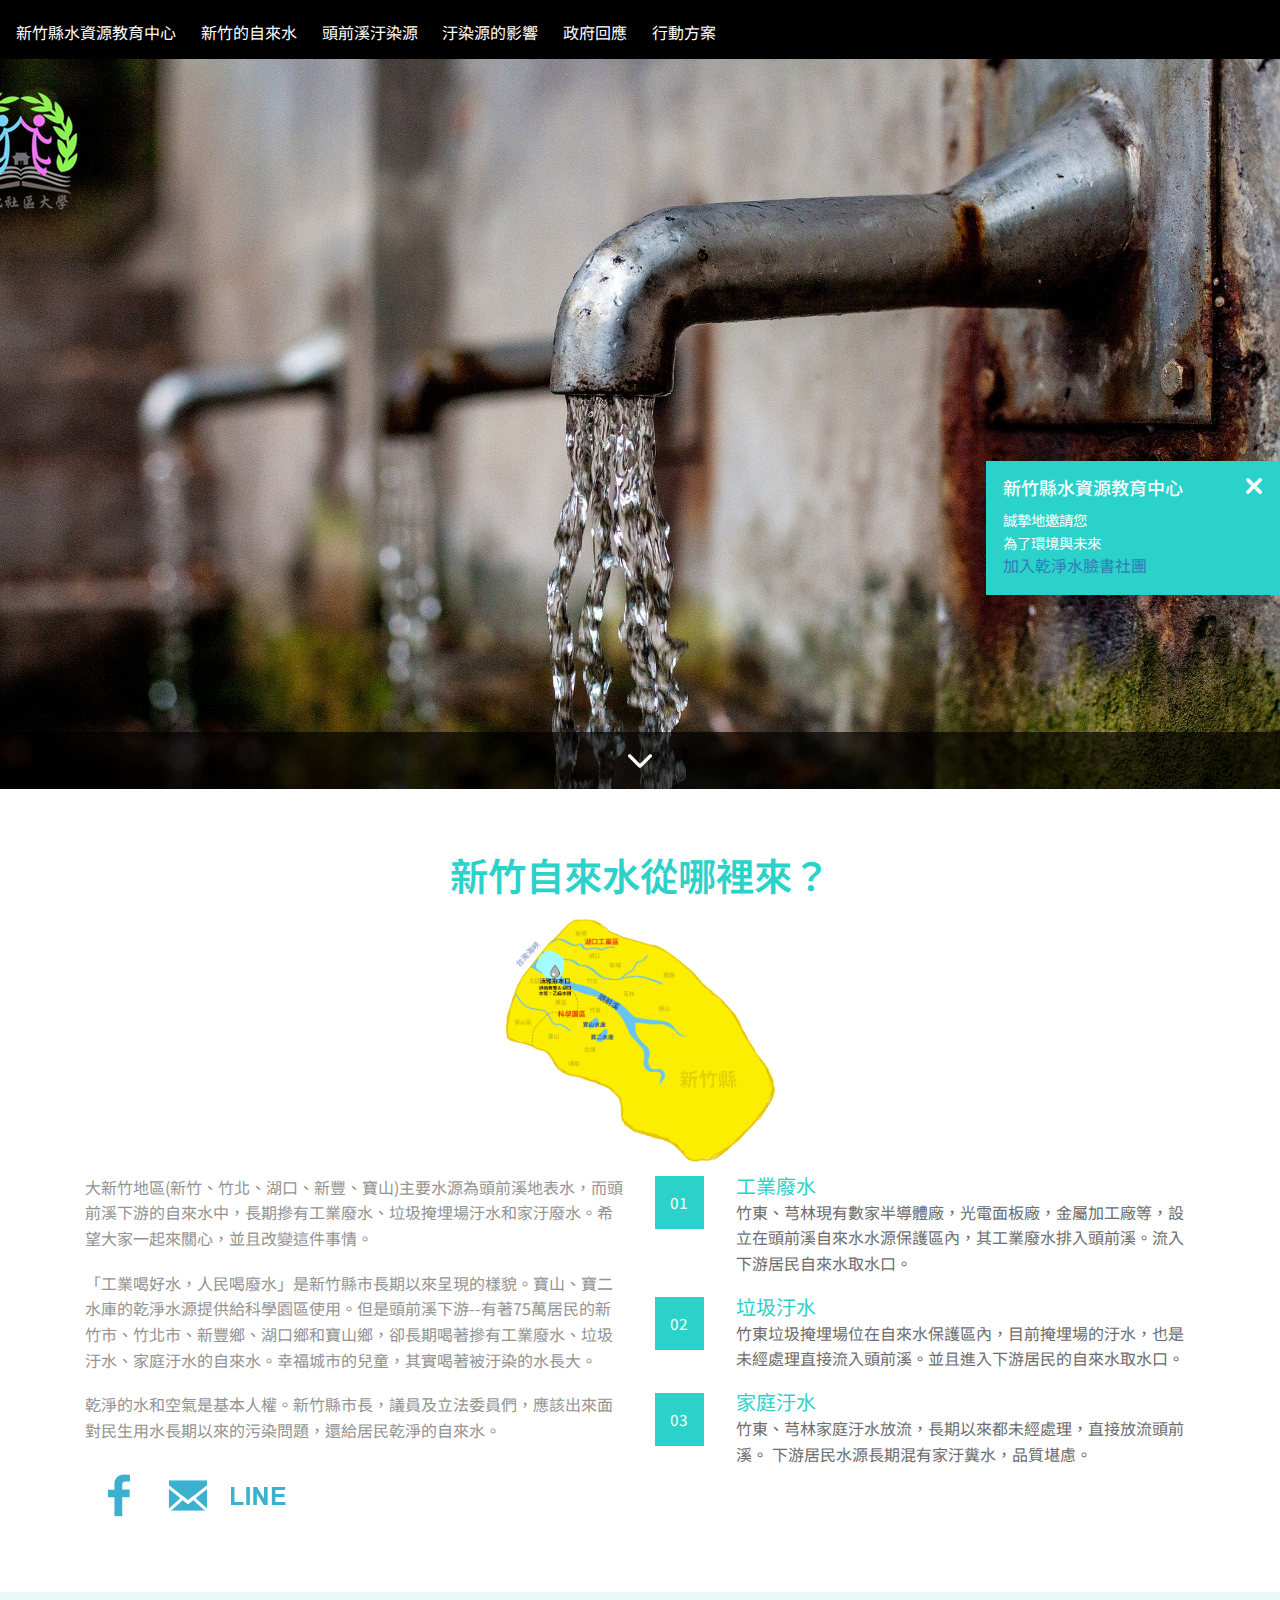
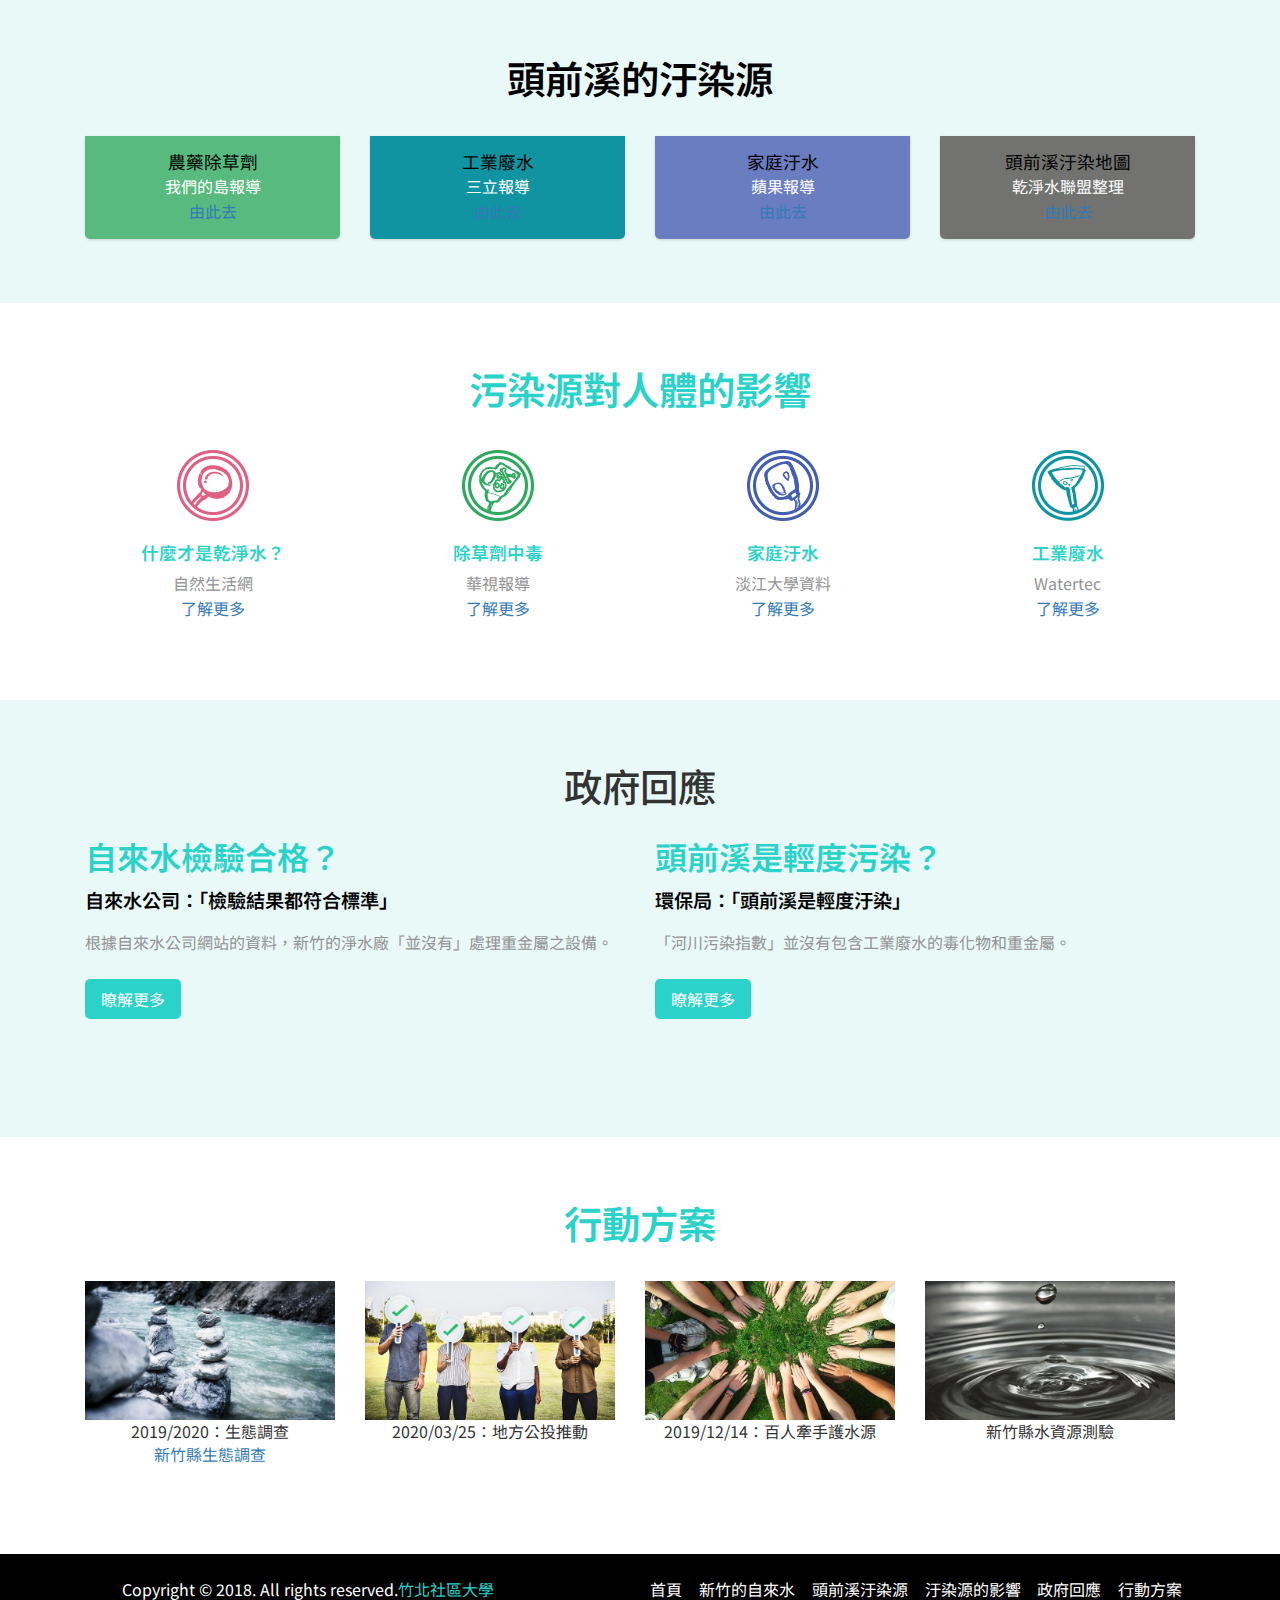
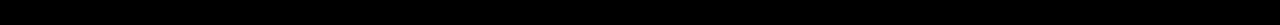
==== commit f0e1c82c: "Add files via upload" ====
--- a/index.html
+++ b/index.html
@@ -355,9 +355,10 @@
 						<a href="#" rel="">
 							<img class="img-responsive" src="images/p1.jpg" title="頭前溪生態監測計畫">
 						</a>
-						<p style="text-align: center;">頭前溪生態監測計畫</p>
-						<a href="https://drive.google.com/open?id=1kISdMnQx2uD56WwPaInPgzCuL5PBaFqj"><p style="text-align: center;">107年度</p></a>
-						<a href="https://drive.google.com/open?id=1zCp0OdRvH-v5sTusGxsVo4LMzRloKdBv"><p style="text-align: center;">108年度</p></a>
+						<p style="text-align: center;">2019/2020：生態調查</p>
+						<a href="https://ggs7719.github.io/ECO/index.html"><p style="text-align: center;">新竹縣生態調查</p></a>
+						<!-- <a href="https://drive.google.com/open?id=1kISdMnQx2uD56WwPaInPgzCuL5PBaFqj"><p style="text-align: center;">107年度</p></a> -->
+						<!-- <a href="https://drive.google.com/open?id=1zCp0OdRvH-v5sTusGxsVo4LMzRloKdBv"><p style="text-align: center;">108年度</p></a> -->
 					</div>
 					<div class="col-md-4 gallery-left" style="width: 280px">
 						<a href="https://www.facebook.com/watch/live/?v=2637147229855956&ref=watch_permalink" rel="">
